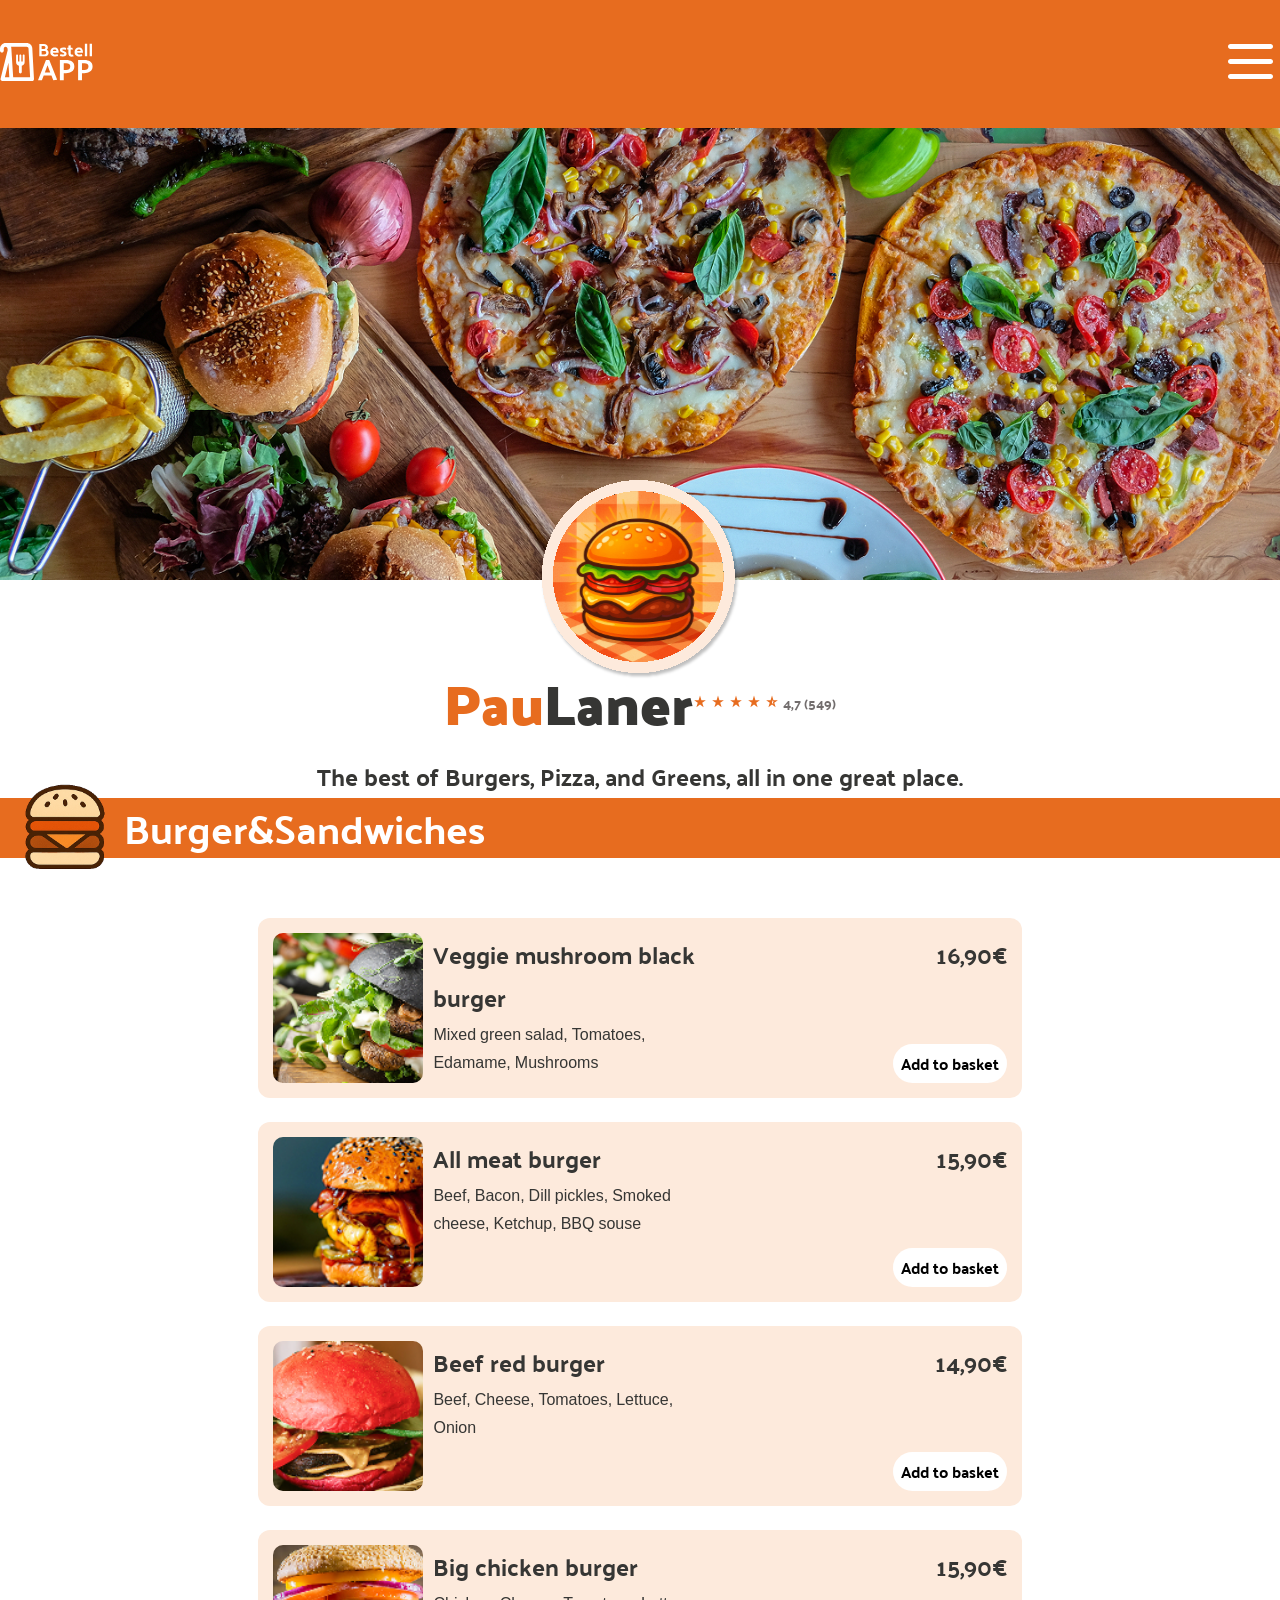
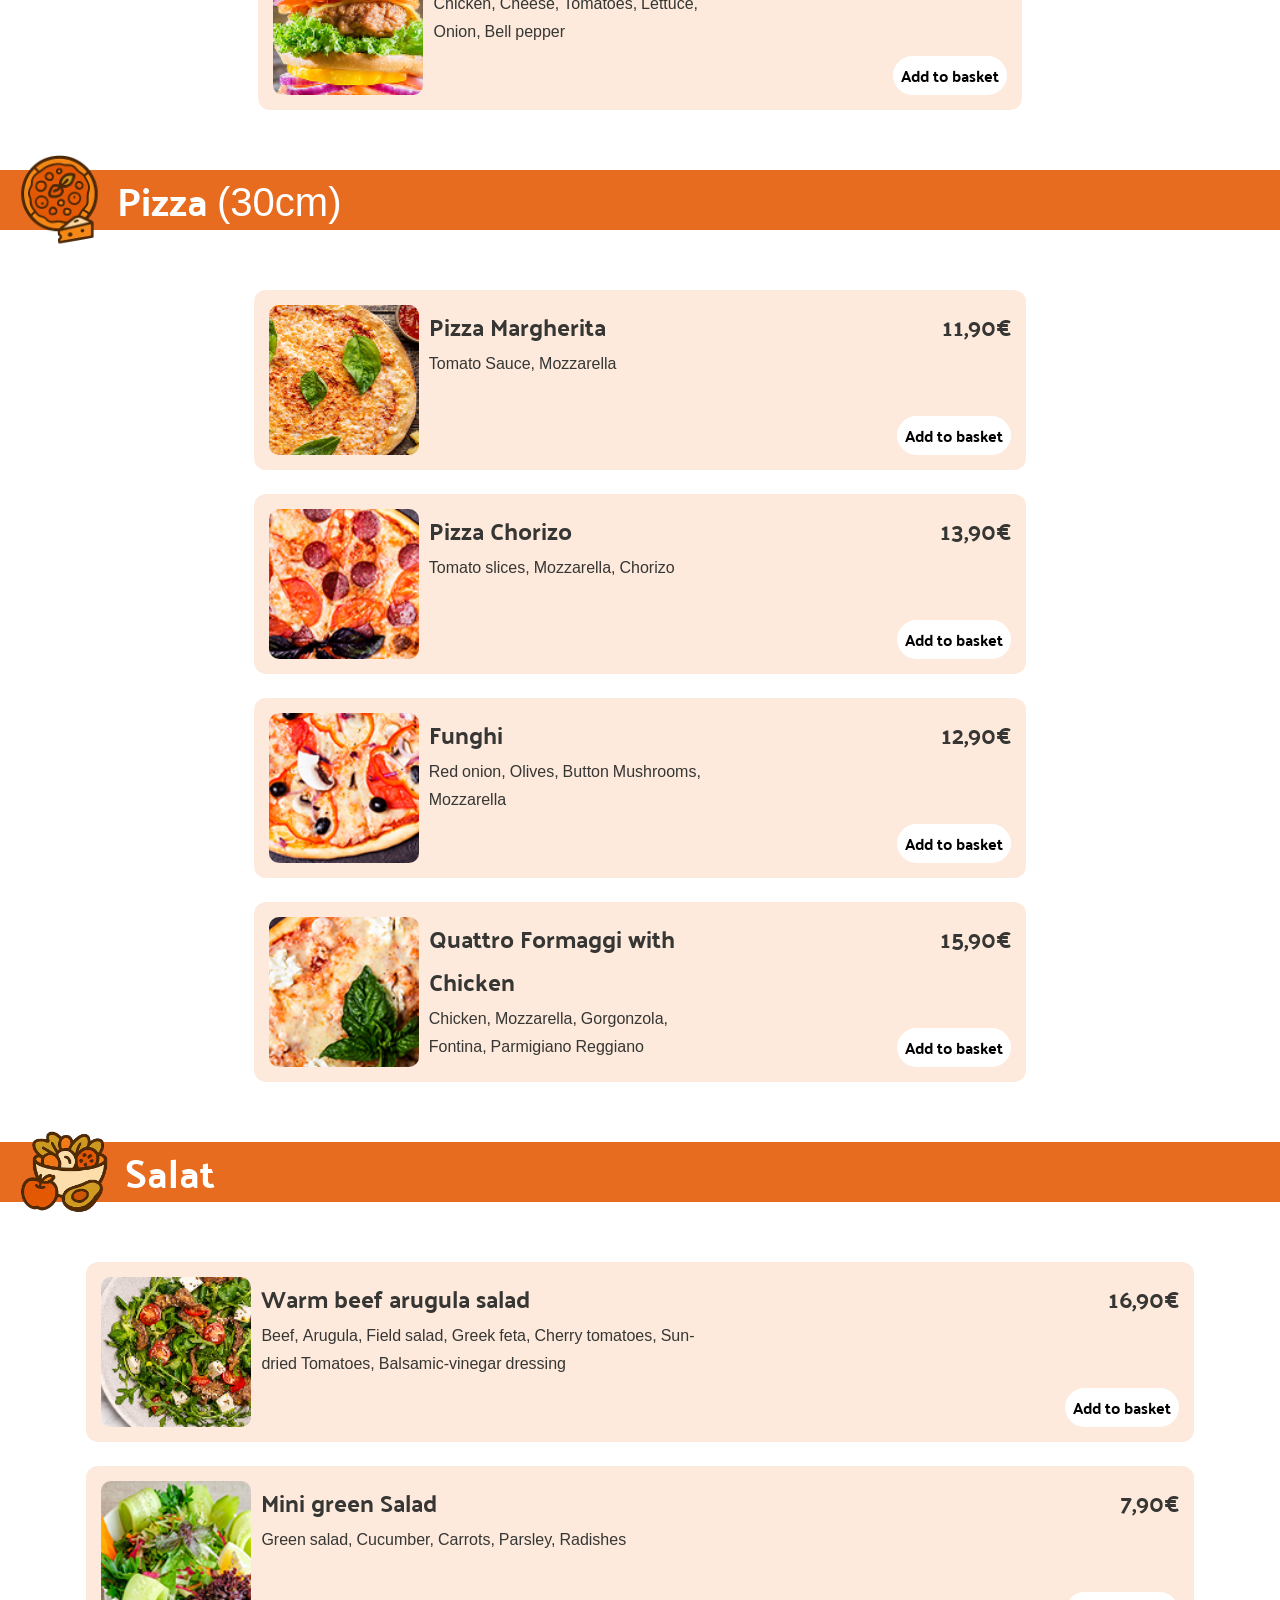
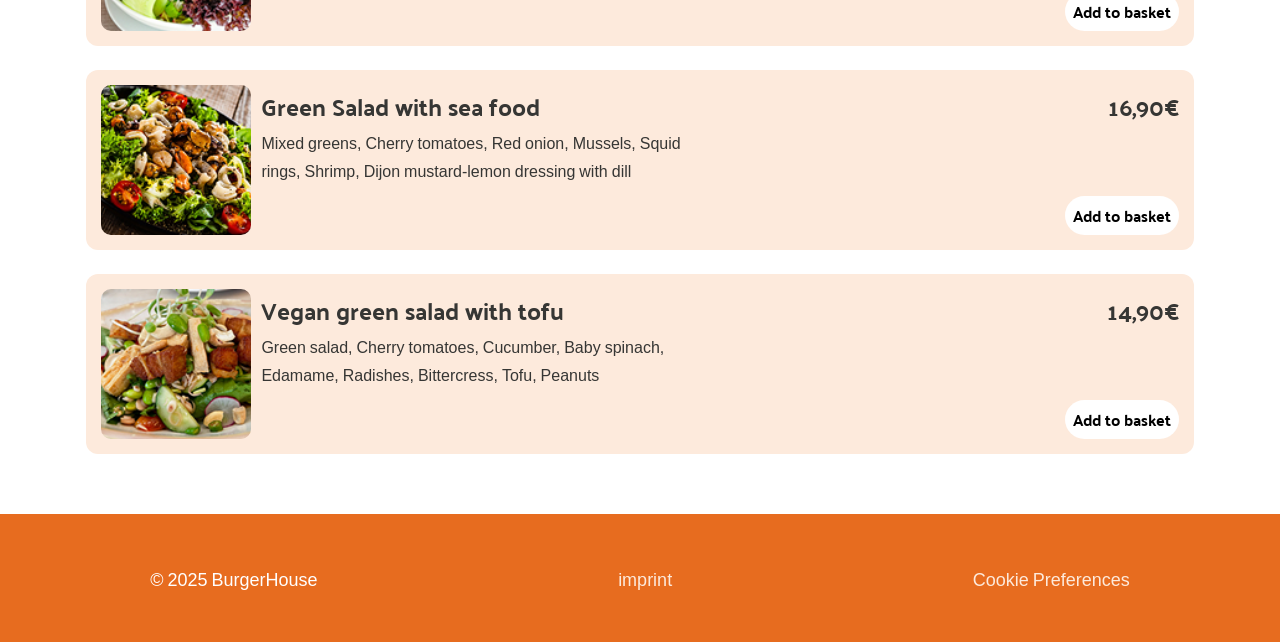
==== index.html @ 43c4168d "add media querie max-width: 400px" ====
<!DOCTYPE html>
<html lang="de">

<head>
    <meta charset="UTF-8">
    <meta name="viewport" content="width=device-width, initial-scale=1.0">
    <title>Bestell-App</title>
    <link rel="icon" href="./assets/icons/fav-icon.svg" type="image/x-icon" />
    <link rel="stylesheet" href="style.css">
    <link rel="stylesheet" href="./styles/standart.css">
    <link rel="stylesheet" href="./styles/assets.css">
    <link rel="stylesheet" href="./styles/fonts.css">
    <link rel="stylesheet" href="./styles/basket.css">
    <link rel="stylesheet" href="./styles/dialog.css">
    <link rel="stylesheet" href="./styles/responsive.css">
    <script src="./scripts/db.js" defer></script>
    <script src="./scripts/template.js" defer></script>
    <script src="script.js" defer></script>
    <!-- <link rel="preload" href="./assets/fonts/palaquin.woff2" as="font" type="font/woff2" crossorigin>
    <link rel="preload" href="./assets/fonts/palaquin_400.woff2" as="font" type="font/woff2" crossorigin>
    <link rel="preload" href="./assets/fonts/palaquin_dark.woff2" as="font" type="font/woff2" crossorigin> -->
</head>

<body onload="init()">
    <header class="page-header">
        <section class="header-content content-wrapper">
            <div id="home">
                <img src="./assets/img/main-logo.svg" alt="Logo">
            </div>
            <div>
                <button class="hamburger-menu-btn"><img src="./assets/img/hamburger-menu.svg" alt="Menü"></button>
            </div>
        </section>
    </header>

    <main>

        <section class="hero-section">
            <div class="hero-image-content content-wrapper">
                <img class="hero-img" src="./assets/img/hero.jpg" alt="hero-image">
                <img class="burger-img" src="./assets/img/burger-logo.svg" alt="Burger Image">
            </div>
            <div class="hero-headline-section">
                <h1>
                    <span class="hero-headline">Pau</span>Laner
                </h1>
                <span class="rate">
                    <img src="./assets/icons/star_rate.svg" alt="rate">
                    <img src="./assets/icons/star_rate.svg" alt="rate">
                    <img src="./assets/icons/star_rate.svg" alt="rate">
                    <img src="./assets/icons/star_rate.svg" alt="rate">
                    <img src="./assets/icons/fith_star.svg" alt="rate">
                    <span>4,7 (549)</span>
                </span>
            </div>
            <h3 class="headline-description">The best of Burgers, Pizza, and Greens, all in one great place.</h3>
        </section>

        <section class="splitt_view_container"> <!--ContentWrapper-->

            <section id="product_list" class="product-list">

                <section class="food-container" id="burger-section">
                    <div class="category-banner burger-mobile-banner">
                        <div class="seperator-content content-wrapper">
                            <img src="./assets/img/burger_seperator.svg" alt="Burger">
                            <h2>Burger&Sandwiches</h2>
                        </div>
                    </div>
                    <div class="food-list content-wrapper" id="burger-list"></div>
                </section>

                <section class="food-container" id="pizza-section">
                    <div class="category-banner">
                        <div class="seperator-content content-wrapper">
                            <img src="./assets/img/pizza_seperator.svg" alt="Burger">
                            <h2>Pizza <span>(30cm)</span></h2>

                        </div>
                    </div>
                    <div class="food-list content-wrapper" id="pizza-list"></div>
                </section>

                <section class="food-container" id="salat-section">
                    <div class="category-banner">
                        <div class="seperator-content content-wrapper">
                            <img src="./assets/img/salat_seperator.svg" alt="Burger">
                            <h2>Salat</h2>
                        </div>
                    </div>
                    <div class="food-list content-wrapper" id="salat-list"></div>
                </section>

            </section>

            <aside id="basket-modal" class="d_none basket-container ">
                <section class="basket-wrapper">
                    <div class="basket">
                        <h2 class="basket-headline">Warenkorb</h2>

                        <div id="empty-basket" class="empty-basket d_none">
                            <p>Nothing here yet.</p>
                            <p>Go ahead and choose something</p>
                            <p>delicious!</p>
                            <div>
                                <img src="./assets/img/shopping_cart_white.png" alt="empty basket">
                            </div>
                        </div>

                        <div id="basket-list"></div>

                        <div id="totals" class="totals">
                            <div class="basket-text">
                                <p>Zwischensumme:</p>
                                <p class="calculated-price" id="subtotal"></p>
                            </div>
                            <div class="basket-text border">
                                <p>Lieferkosten:</p>
                                <p class="calculated-price">3,00 €</p>
                            </div>
                            <div>
                                <div class="basket-text">
                                    <p class="bold">Gesamt:</p>
                                    <p class="calculated-price bold" id="total"></p>
                                </div>
                                <button onclick="placeOrder()" id="order" class="order-btn"></button>
                            </div>
                        </div>

                    </div>
                </section>
            </aside>

        </section>

        <div class="dialog-wrapper">
            <dialog id="dialog">
                <div class="overlay">
                    <div class="x-btn-container">
                        <button onclick="closeDialog()"><img src="./assets/icons/close.svg" alt="close dialog"></button>
                    </div>
                    <section class="dialog-section">

                        <div class="order-dialog">
                            <img src="./assets/img/purcheOrder.svg" alt="DeliverCar">
                            <h2>Bestellung bestätigt!</h2>
                            <p>Ihr Essen ist unterwegs!</p>
                        </div>
                    </section>
                </div>
            </dialog>
        </div>

    </main>

    <footer class="page-footer">
        <section class="page-footer-content">
            <p>© 2025 BurgerHouse</p>
            <a href="#">imprint</a>
            <a href="#">Cookie Preferences</a>

        </section>
    </footer>

    <nav class="nav-bar">
        <div class="nav-bar-styling">
            <a href="#"><img src="./assets/icons/home.svg" alt="home-icon"></a>
            <img src="./assets/icons/Profile.svg" alt="profile icon">
            <img src="./assets/icons/orders.svg" alt="orders-icon">
            <div class="icon-wrapper">
                <button onclick="openMobileBasket()"><img src="./assets/icons/basket.svg" alt="basket-icon"></button>
                <span id="mobile-basket-count" class="count-cart">0</span>
            </div>
        </div>
    </nav>

</body>

</html>

<!-- amount = Menge -->
---- style.css ----
.d_none {
    display: none !important;
}

body {
    overflow-x: hidden;
}

/* padding: 0px max(calc(50% - 720px), 20px); */

.page-header {
    background-color: #E76C1F;
}

.content-wrapper {
    margin: 0px auto;
    max-width: 1440px;
    position: relative;
}

.header-content {
    display: flex;
    align-items: center;
    justify-content: space-between;
    height: 128px;
}

.hero-section {
    width: 100%;
}

.hero-image-content {
    display: flex;
    flex-direction: column;
    align-items: center;
    justify-content: flex-end;
    height: auto;
    position: relative;
    /* Dies ist der neue Ankerpunkt für .burger-img */
}

.hero-img {
    width: 100%;
    height: auto;
    object-fit: cover;
    display: block;
    position: relative;
}

.burger-img {
    position: absolute;
    /* Höhe und Breite sind gut */
    height: 200px;
    width: 200px;
    object-fit: cover;
    z-index: 10;
    /* Optional: Um sicherzugehen, dass es über dem Hero-Bild liegt */

    /* POSITIONIERUNG: */
    left: 50%;
    /* Positioniert die linke Kante des Logos in der Mitte des Containers */
    transform: translateX(-50%);
    /* Verschiebt das Logo um 50% seiner eigenen Breite nach links, um es perfekt zu zentrieren */
    bottom: -100px;
}

.hero-headline-section {
    margin-top: 72px;
    display: flex;
    align-items: center;
    justify-content: center;
}

h1 {
    text-align: center;
    font-size: 56px;
    font-family: 'Palanquin Dark', sans-serif;
    color: #363634;
}

.hero-headline {
    color: #E76C1F;
    font-weight: bold;
}

.rate span {
    color: #726D6D;
    font-weight: normal;
    font-size: 14px;
    font-family: 'Palanquin', sans-serif;
    font-weight: bold;
}

.rate img {
    width: 14px;
}

.headline-description {
    text-align: center;
    font-family: 'Palanquin', sans-serif;
    font-weight: 700;
    color: #363634;
    font-size: 24px;
}

.splitt_view_container {
    display: flex;
    justify-content: space-between;
    /* Verteilt Liste und Korb */
    align-items: flex-start;
    flex-direction: row;
    position: relative;
    z-index: 1;
    width: 100%;
}

.product-list {
    font-family: 'Palanquin', sans-serif;
    font-weight: 400;
    display: flex;
    flex-direction: column;
    justify-content: center;
    color: #363634;
    font-size: 24px;
    position: relative;
    z-index: 1;
    width: 100%;
}

.food-container {
    display: flex;
    justify-content: center;
    flex-direction: column;
    position: relative;
    z-index: 1;
}

.category-banner {
    height: 60px;
    width: 100%;
    display: flex;
    align-items: center;
    position: relative;
    z-index: 1;
    background-color: #e76c1f;
}

/* .category-banner::before{
    content: "";
    position: absolute;
    top: 0;
    bottom: 0;
    left: -50%;
    right: -50%;
    background-color: #e76c1f;
    z-index: -1;  
} */

.seperator-content {
    display: flex;
    align-items: center;
    gap: 16px;
    width: 100%;
    /* Nutzt die vollen 1440px des Wrappers */
    padding: 0 20px;
    /* Gleiches Padding wie im Header/Rest der Seite! */
    color: white;
}

.seperator-content h2 {
    font-weight: bold;
    font-size: 40px;
}

.seperator-content span {
    font-weight: normal;
}

.seperator-content p {
    font-size: 40px;
}

.seperator-content img {
    height: 91px;
}

.food-list {
    display: flex;
    flex-direction: column;
    margin-top: 40px;
    margin-bottom: 40px;
    gap: 24px;
    padding: 20px;
}

.dish-headline {
    font-size: 24px;
}

.dish-card {
    display: flex;
    flex-direction: row;
    background-color: #fdeadc;
    border-radius: 12px;
    gap: 10px;
    padding: 15px;
    align-items: stretch;
}

.dish-image {
    width: 150px;
    height: 150px;
    object-fit: cover;
    border-radius: 10px;
}

.dish-information-container {
    display: flex;
    flex-direction: column;
    width: 100%;
}

.dish-information-container h3 {
    text-align: left;
}

.dish-description {
    font-family: 'Palanquin', sans-serif;
    font-size: 16px;
    font-weight: 400;
}

.dish-price {
    display: flex;
    flex-direction: column;
    justify-content: space-between;
    align-items: flex-end;
    font-weight: 700;
    width: 100%;
}

.dish-price p {
    text-align: right;
}

.page-footer {
    background-color: #E76C1F;
}

.page-footer-content {
    display: flex;
    align-items: center;
    justify-content: space-around;
    height: 128px;
    font-family: 'Palanquin', sans-serif;
    font-weight: 400;
    font-size: 18px;
    color: white;
    max-width: 1440px;
    margin: 0 auto;
}

.page-footer-content a {
    color: #FDEADC;
}

footer {
    width: 100%;
}

.nav-bar {
    display: none;
}
---- styles/standart.css ----
* {
    margin: 0;
    box-sizing: border-box;
    padding: 0;
    margin-block-start: 0;
    margin-block-end: 0;
    scroll-behavior: smooth;
}

a {
    text-decoration: none;
}

button {
    cursor: pointer;
    background: none;
    margin: 0;
    padding: 0;
}

span {
    text-transform: none;
}
---- styles/assets.css ----
/* Für Buttons */

button {
    padding-block: 0;
    padding-inline: 0;
    border-width: 0;
    outline: none;
}

.hamburger-menu-btn {
    background: none;
    border: none;
    outline: none;
}

.add-btn {
    padding: 5px 8px;
    border-radius: 20px;
    background-color: white;
    font-size: 16px;
    font-family: 'Palanquin', sans-serif;
    font-weight: 400;
    font-weight: bold;
}

.added-badge{
    padding: 5px 8px;
    border-radius: 20px;
    background-color: white;
    font-size: 16px;
    font-family: 'Palanquin', sans-serif;
    font-weight: 400;
    font-weight: bold;
    color: #E76E26;
}
---- styles/fonts.css ----
@font-face {
  font-family: 'Palanquin';
  font-style: normal;
  font-weight: 100;
  font-display: swap;
  src: url(../assets/fonts/palaquin_100.woff2) format('woff2');
  unicode-range: U+0000-00FF, U+0131, U+0152-0153, U+02BB-02BC, U+02C6, U+02DA, U+02DC, U+0304, U+0308, U+0329, U+2000-206F, U+20AC, U+2122, U+2191, U+2193, U+2212, U+2215, U+FEFF, U+FFFD;
}

@font-face {
  font-family: 'Palanquin';
  font-style: normal;
  font-weight: 400;
  font-display: swap;
  src: url(../assets/fonts/palaquin_400.woff2) format('woff2');
  unicode-range: U+0000-00FF, U+0131, U+0152-0153, U+02BB-02BC, U+02C6, U+02DA, U+02DC, U+0304, U+0308, U+0329, U+2000-206F, U+20AC, U+2122, U+2191, U+2193, U+2212, U+2215, U+FEFF, U+FFFD;
}

@font-face {
  font-family: 'Palanquin';
  font-style: normal;
  font-weight: 700;
  font-display: swap;
  src: url(../assets/fonts/palaquin.woff2) format('woff2');
  unicode-range: U+0000-00FF, U+0131, U+0152-0153, U+02BB-02BC, U+02C6, U+02DA, U+02DC, U+0304, U+0308, U+0329, U+2000-206F, U+20AC, U+2122, U+2191, U+2193, U+2212, U+2215, U+FEFF, U+FFFD;
}

@font-face {
  font-family: 'Palanquin Dark';
  font-style: normal;
  font-weight: 700;
  font-display: swap;
  src: url(../assets/fonts/palaquin_dark.woff2) format('woff2');
  unicode-range: U+0000-00FF, U+0131, U+0152-0153, U+02BB-02BC, U+02C6, U+02DA, U+02DC, U+0304, U+0308, U+0329, U+2000-206F, U+20AC, U+2122, U+2191, U+2193, U+2212, U+2215, U+FEFF, U+FFFD;
}
---- styles/basket.css ----
.basket-container {
    width: 435px;
    position: sticky;
    right: 0;
    top: 0;
    bottom: 0;
    z-index: 10;
}

.basket-wrapper {
    position: relative;
    display: flex;
    flex-direction: column;
    top: 0;
    border-radius: 32px 0 0 32px;
    background-color: #363534;
    padding: 16px;
    width: 100%;
    height: 745px;
}

.basket {
    display: flex;
    flex-direction: column;
    justify-content: space-between;
    height: 700px;
    width: 400px;
    top: 0;
    background-color: #363534;
    color: white;
    padding: 0 16px 16px 24px;
    border-radius: 30px 0 0 30px;
    font-family: 'Palanquin', sans-serif;
    font-weight: 400;
    font-size: 20px;
}

#basket-list {
    display: flex;
    flex-direction: column;
    width: 100%;
    flex: 1;
    overflow-y: auto;
    scrollbar-width: thin;
    scrollbar-color: rgba(255, 255, 255, .35) rgba(0, 0, 0, .15);
}

.basket-headline {
    font-size: 32px;
    font-weight: bold;
    text-align: center;
    padding-top: 8px;
    padding-bottom: 24px;
    color: #FDEADC;
}

.empty-basket {
    display: flex;
    justify-content: space-between;
    align-items: center;
    flex-direction: column;
}

.empty-basket div {
    padding-top: 64px;
}

.basket-item {
    display: flex;
    flex-direction: column;
    width: 100%;
    background-color: #FDEADC;
    margin-bottom: 16px;
    padding: 18px;
    border-radius: 24px;
    color: #363534;
    font-weight: bold;
    justify-content: center;
}

.basket-item-details {
    display: flex;
    align-items: center;
    justify-content: space-between;

}

.basket-item-details h3 {
    font-size: 20px;
}

.basket-controls {
    display: flex;
    justify-content: space-between;
    align-items: center;
}

.basket-controls h3 {
    font-size: 24px;
}

.basket-counter {
    display: flex;
    align-items: center;
    gap: 8px;
}

.control-btn {
    display: flex;
    justify-content: center;
    font-size: 24px;
    font-family: 'Palanquin', sans-serif;
    padding: 0;
    align-items: flex-end;
}

.trash-icon img {
    height: 20px;
    width: 20px;
}

.amount-display {
    text-align: center;
    line-height: 30px;
}

.totals {
    font-size: 20px;
    font-family: 'Palanquin', sans-serif;
}

.basket-text {
    display: flex;
    justify-content: space-between;
}

.bold {
    font-weight: bold;
}

.calculated-price p {
    text-align: right;
}

.border {
    border-bottom: 2px solid white;
}

.order-btn {
    margin-top: 8px;
    color: white;
    background-color: #E76C1F;
    font-family: 'Palanquin', sans-serif;
    font-weight: 700;
    border-radius: 16px;
    font-size: 32px;
    width: 100%;
}
---- styles/dialog.css ----
.dialog-wrapper {
    display: flex;
    justify-content: center;
    align-items: center;
    width: 100%;
    position: fixed;
    top: 50%;
}

dialog {
    margin: auto;
    padding: 0;
    border: none;
    border-radius: 32px;
    background: transparent;
    overflow-y: hidden;
}

dialog::backdrop {
    background-color: rgba(0, 0, 0, 0.5);
    backdrop-filter: blur(2px);
}

.overlay {
    display: flex;
    justify-content: center;
    flex-direction: column;
    border: none;
    border-radius: 32px;
    padding: 24px;
    background-color: #363534;
    font-family: 'Palanquin', sans-serif;
    font-weight: 700;
    color: #FDEADC;
    animation: slideIn 0.3s ease-out;

}

dialog h2 {
    font-size: 40px;
    font-weight: bold;
}

dialog p {
    font-size: 32px;
}

.x-btn-container {
    display: flex;
    justify-content: flex-end;
    align-items: flex-end;
}

.x-btn-container button {
    color: white;
}

.dialog-section {
    display: flex;
    justify-content: center;
    align-items: center;
    height: 300px;
    width: 440px;
}

.order-dialog {
    display: flex;
    flex-direction: column;
    justify-content: center;
    align-items: center;
}

@keyframes slideIn {
    from {
        transform: translateY(50px);
        opacity: 0;
    }

    to {
        transform: translateY(0);
        opacity: 1;
    }
}
---- styles/responsive.css ----
@media(max-width:1200px) {

    .mobile-add-btn-container {
        display: flex;
        flex-direction: column;
        /* width: 100px; */
        gap: 8px;
    }

    .added-badge{
        text-align: center;
    }
}


@media(max-width: 1024px) {

    .header-content {
        padding-right: 20px;
        padding-left: 20px;
    }

    .content-wrapper {
        margin: 0;
    }

    .dish-card {
        width: 100%;
    }

    .header-content {
        padding-right: 24px;
        padding-left: 24px;
    }

    .dish-headline {
        font-size: 22px;
    }

    .dish-price {
        width: 38%;
    }

    .mobile-add-btn-container {
        display: flex;
        flex-direction: column;
        gap: 8px;
    }

    .food-list {
        margin: 24px 8px;
    }

    .food-list-container {
        padding-left: 20px;
        padding-right: 20px;
    }
}

@media(max-width: 900px) {

    .hero-headline-section {
        flex-direction: column;
    }

    h1 {
        font-size: 48px;
    }

    .seperator-content h2 {
        font-size: 32px;
    }

    .seperator-content p {
        font-size: 32px;
    }

    .splitt_view_container {
        display: flex;
        max-width: 100%;
        justify-content: center;
    }

    .seperator-content {
        justify-content: flex-start;
        color: white;
    }

    .category-banner {
        padding-right: 24px;
        padding-left: 24px;
    }

    .category-banner::before {
        display: none;
    }

    .product-list {
        padding: 0;
    }

    .dish-price {
        justify-content: flex-start;
        width: 38%;
    }

    .dish-price p {
        font-size: 22px;
    }

    .mobile-add-btn-container {
        display: flex;
        flex-direction: column-reverse;
        gap: 8px;
    }

    .add-btn {
        padding: 4px;
    }

    .nav-bar {
        display: flex !important;
        align-items: center;
        position: sticky;
        bottom: 0;
        left: 0;
        right: 0;
        padding: 16px;
        width: 100%;
        height: 78px;
        background-color: #363534;
        border-radius: 0 0 16px 16px;
        z-index: 1000;
        box-shadow: 0 -2px 10px rgba(0, 0, 0, 0.3);
    }

    .nav-bar-styling {
        display: flex;
        align-items: center;
        justify-content: space-around;
        width: 100%;
        height: 100%;
    }

    .icon-wrapper {
        font-size: 12px;
        margin-top: 4px;
        color: #FDEADC;
        font-weight: bold;
    }

    .count-cart {
        background-color: #e76c1f;
        height: 16px;
        min-width: 16px;
        border-radius: 50%;
        padding: 3px;
    }

    /* basket */

    .basket-container {
        position: fixed;
        justify-content: center;
        border-radius: 16px;
        top: 15%;
        left: 15%;
    }

    .basket-wrapper {
        border-radius: 16px;
        justify-content: center;
    }
}

@media(max-width: 732px) {

    .dish-headline {
        width: 100%;
    }

    .burger-mobile-banner {
        margin-top: 64px;
    }

    .category-banner {
        justify-content: center;
        align-items: center;
        padding-bottom: 48px;
        padding-top: 24px;
    }

    .seperator-content {
        width: 375px;
        flex-direction: column;
        gap: 0;
        padding: 0;
    }

    .seperator-content h2 {
        font-size: 30px;
    }

    .seperator-content img {
        height: 60px;
        width: 58px;
    }

    .dish-card {
        display: flex;
        flex-direction: column;
        justify-content: center;
        align-items: center;
    }

    .dish-image-container {
        margin-right: 0;
    }

    .dish-card {
        justify-content: center;
    }

    .dish-image {
        height: 95px;
        width: 315px;
        object-fit: cover;
        object-position: 100% 70%;
    }

    .dish-information-container h3 {
        text-align: center;
    }

    .dish-description {
        text-align: center;
    }

    .dish-price {
        justify-content: space-between;
        display: flex;
        flex-direction: row;
        width: 100%;
    }

    .mobile-add-btn-container{
        flex-direction: row-reverse;
        width: 200px;
    }

    .basket-container {
        z-index: 100;
    }

    .page-footer-content {
        flex-direction: column;
    }
}

@media(max-width:400px){
    .dish-image{
        width: unset;
    }

    .basket-container{
        left: unset;
        right: unset;
        /* hier noch bearbeiten */
    }
}
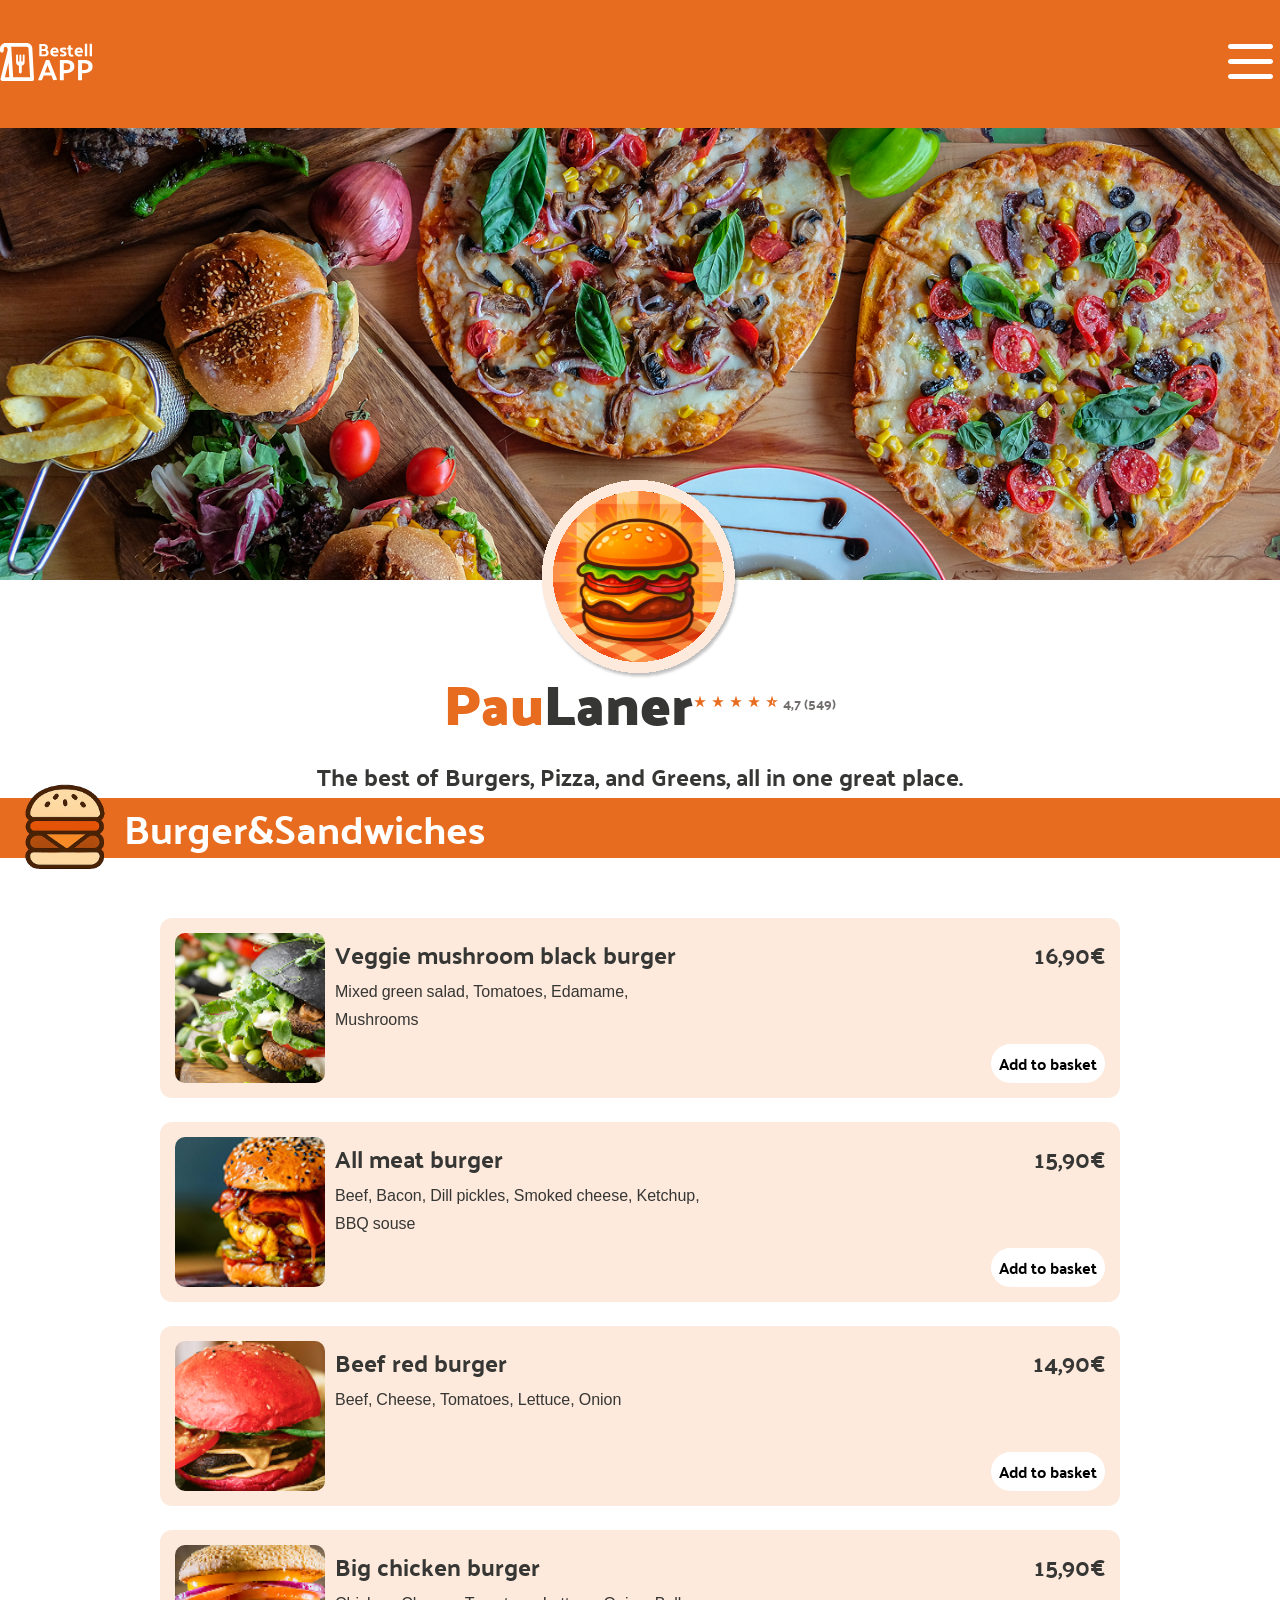
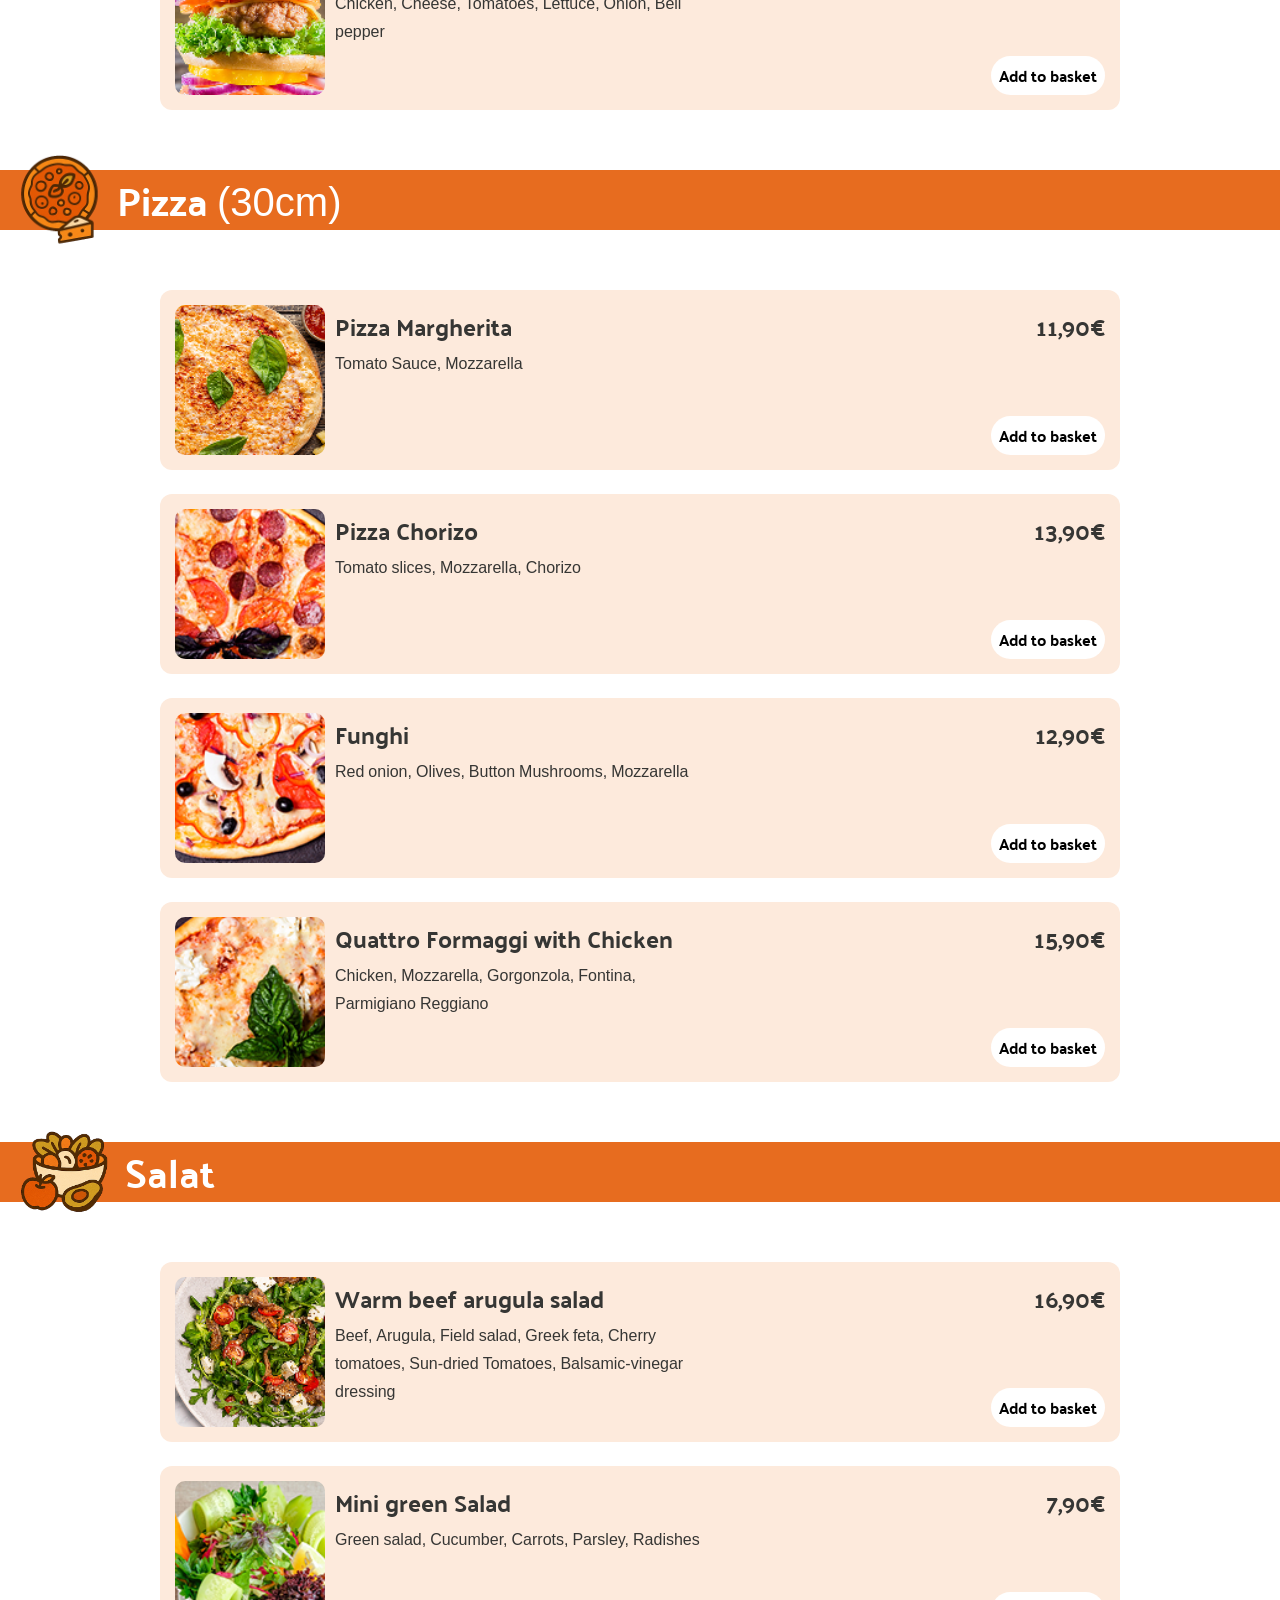
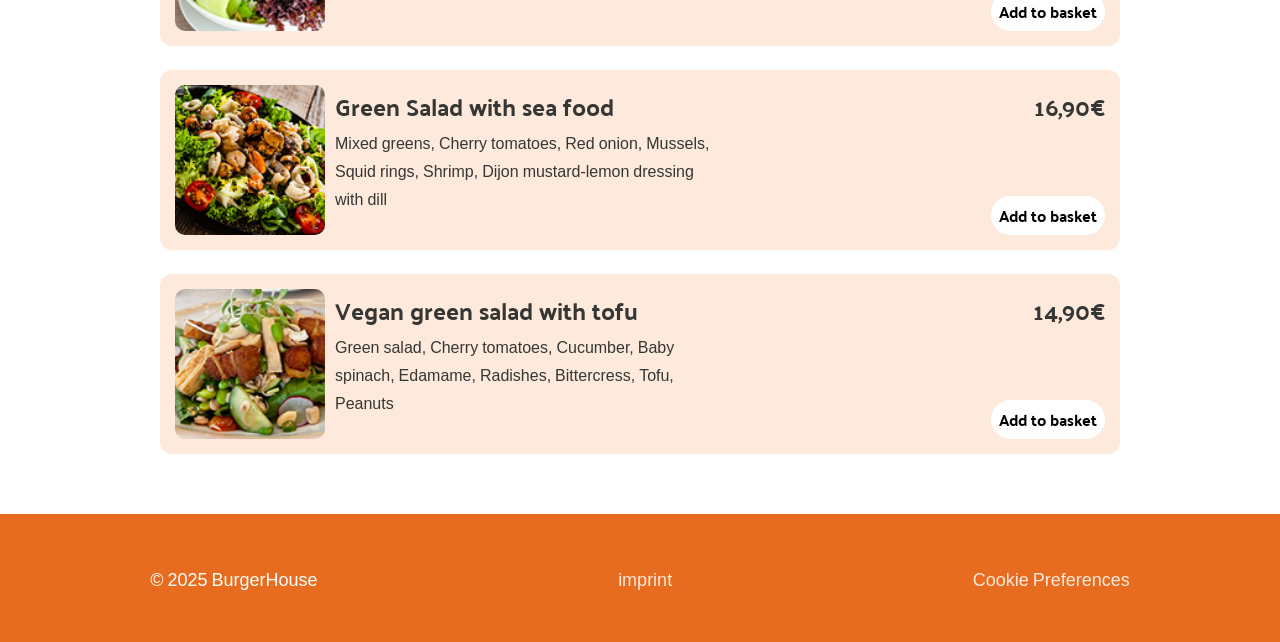
==== commit 41e3625a: "next savepoint" ====
--- a/index.html
+++ b/index.html
@@ -56,7 +56,7 @@
             <h3 class="headline-description">The best of Burgers, Pizza, and Greens, all in one great place.</h3>
         </section>
 
-        <section class="splitt_view_container"> <!--ContentWrapper-->
+        <section class="splitt_view_container">
 
             <section id="product_list" class="product-list">
 
@@ -93,42 +93,36 @@
 
             </section>
 
-            <aside id="basket-modal" class="d_none basket-container ">
-                <section class="basket-wrapper">
-                    <div class="basket">
-                        <h2 class="basket-headline">Warenkorb</h2>
+            <aside id="basket-modal" class="basket d_none">
+                <h2 class="basket-headline">Warenkorb</h2>
 
-                        <div id="empty-basket" class="empty-basket d_none">
-                            <p>Nothing here yet.</p>
-                            <p>Go ahead and choose something</p>
-                            <p>delicious!</p>
-                            <div>
-                                <img src="./assets/img/shopping_cart_white.png" alt="empty basket">
-                            </div>
+                <div id="empty-basket" class="empty-basket d_none">
+                    <p>Nothing here yet.</p>
+                    <p>Go ahead and choose something delicious!</p>
+                    <div class="empty-basket-img">
+                        <img src="./assets/img/shopping_cart_white.png" alt="empty basket">
+                    </div>
+                </div>
+
+                <div id="basket-list"></div>
+
+                <div id="totals" class="totals">
+                    <div class="basket-text">
+                        <p>Zwischensumme:</p>
+                        <p class="calculated-price" id="subtotal"></p>
+                    </div>
+                    <div class="basket-text border">
+                        <p>Lieferkosten:</p>
+                        <p class="calculated-price">3,00 €</p>
+                    </div>
+                    <div class="basket-total-section">
+                        <div class="basket-text">
+                            <p class="bold">Gesamt:</p>
+                            <p class="calculated-price bold" id="total"></p>
                         </div>
-
-                        <div id="basket-list"></div>
-
-                        <div id="totals" class="totals">
-                            <div class="basket-text">
-                                <p>Zwischensumme:</p>
-                                <p class="calculated-price" id="subtotal"></p>
-                            </div>
-                            <div class="basket-text border">
-                                <p>Lieferkosten:</p>
-                                <p class="calculated-price">3,00 €</p>
-                            </div>
-                            <div>
-                                <div class="basket-text">
-                                    <p class="bold">Gesamt:</p>
-                                    <p class="calculated-price bold" id="total"></p>
-                                </div>
-                                <button onclick="placeOrder()" id="order" class="order-btn"></button>
-                            </div>
-                        </div>
-
+                        <button onclick="placeOrder()" id="order" class="order-btn"></button>
                     </div>
-                </section>
+                </div>
             </aside>
 
         </section>
@@ -139,8 +133,8 @@
                     <div class="x-btn-container">
                         <button onclick="closeDialog()"><img src="./assets/icons/close.svg" alt="close dialog"></button>
                     </div>
+
                     <section class="dialog-section">
-
                         <div class="order-dialog">
                             <img src="./assets/img/purcheOrder.svg" alt="DeliverCar">
                             <h2>Bestellung bestätigt!</h2>
--- a/style.css
+++ b/style.css
@@ -16,6 +16,7 @@
     margin: 0px auto;
     max-width: 1440px;
     position: relative;
+    z-index: 1;
 }
 
 .header-content {
@@ -106,7 +107,6 @@
 .splitt_view_container {
     display: flex;
     justify-content: space-between;
-    /* Verteilt Liste und Korb */
     align-items: flex-start;
     flex-direction: row;
     position: relative;
@@ -145,25 +145,12 @@
     background-color: #e76c1f;
 }
 
-/* .category-banner::before{
-    content: "";
-    position: absolute;
-    top: 0;
-    bottom: 0;
-    left: -50%;
-    right: -50%;
-    background-color: #e76c1f;
-    z-index: -1;  
-} */
-
 .seperator-content {
     display: flex;
     align-items: center;
     gap: 16px;
     width: 100%;
-    /* Nutzt die vollen 1440px des Wrappers */
     padding: 0 20px;
-    /* Gleiches Padding wie im Header/Rest der Seite! */
     color: white;
 }
 
@@ -187,17 +174,19 @@
 .food-list {
     display: flex;
     flex-direction: column;
+    width: 100%;
     margin-top: 40px;
     margin-bottom: 40px;
     gap: 24px;
     padding: 20px;
+    max-width: 1000px;
 }
 
 .dish-headline {
     font-size: 24px;
 }
 
-.dish-card {
+.dish-cart {
     display: flex;
     flex-direction: row;
     background-color: #fdeadc;
--- a/styles/basket.css
+++ b/styles/basket.css
@@ -1,31 +1,23 @@
-.basket-container {
-    width: 435px;
-    position: sticky;
-    right: 0;
-    top: 0;
-    bottom: 0;
-    z-index: 10;
-}
-
+/*
 .basket-wrapper {
     position: relative;
     display: flex;
     flex-direction: column;
-    top: 0;
+    top: 0; 
     border-radius: 32px 0 0 32px;
     background-color: #363534;
     padding: 16px;
-    width: 100%;
-    height: 745px;
-}
+}*/
 
 .basket {
     display: flex;
     flex-direction: column;
     justify-content: space-between;
-    height: 700px;
-    width: 400px;
+    position: sticky;
+    right: 0;
     top: 0;
+    height: 745px;
+    width: 435px;
     background-color: #363534;
     color: white;
     padding: 0 16px 16px 24px;
@@ -33,12 +25,13 @@
     font-family: 'Palanquin', sans-serif;
     font-weight: 400;
     font-size: 20px;
+    z-index: 100;
 }
 
 #basket-list {
     display: flex;
     flex-direction: column;
-    width: 100%;
+    
     flex: 1;
     overflow-y: auto;
     scrollbar-width: thin;
@@ -153,6 +146,6 @@
     font-family: 'Palanquin', sans-serif;
     font-weight: 700;
     border-radius: 16px;
-    font-size: 32px;
+    font-size: 30px;
     width: 100%;
 }
--- a/styles/dialog.css
+++ b/styles/dialog.css
@@ -33,7 +33,6 @@
     font-weight: 700;
     color: #FDEADC;
     animation: slideIn 0.3s ease-out;
-
 }
 
 dialog h2 {
@@ -80,4 +79,25 @@
         transform: translateY(0);
         opacity: 1;
     }
+}
+
+@media(max-width: 500px) {
+
+    .dialog-wrapper {
+        z-index: 100;
+        width: 300px;
+    }
+
+    .dialog-section {
+        width: 100%;
+    }
+
+    .order-dialog h2{
+        font-size: 24px;
+    }
+
+    .order-dialog p {
+        font-size: 16px;
+    }
+
 }
--- a/styles/responsive.css
+++ b/styles/responsive.css
@@ -7,7 +7,7 @@
         gap: 8px;
     }
 
-    .added-badge{
+    .added-badge {
         text-align: center;
     }
 }
@@ -24,7 +24,7 @@
         margin: 0;
     }
 
-    .dish-card {
+    .dish-cart {
         width: 100%;
     }
 
@@ -49,6 +49,7 @@
 
     .food-list {
         margin: 24px 8px;
+        width: unset;
     }
 
     .food-list-container {
@@ -159,17 +160,13 @@
 
     /* basket */
 
-    .basket-container {
+    .basket {
         position: fixed;
         justify-content: center;
         border-radius: 16px;
-        top: 15%;
-        left: 15%;
-    }
-
-    .basket-wrapper {
-        border-radius: 16px;
-        justify-content: center;
+        top: 20%;
+        left: 25%;
+        right: 25%;
     }
 }
 
@@ -206,7 +203,7 @@
         width: 58px;
     }
 
-    .dish-card {
+    .dish-cart {
         display: flex;
         flex-direction: column;
         justify-content: center;
@@ -217,7 +214,7 @@
         margin-right: 0;
     }
 
-    .dish-card {
+    .dish-cart {
         justify-content: center;
     }
 
@@ -243,28 +240,91 @@
         width: 100%;
     }
 
-    .mobile-add-btn-container{
+    .mobile-add-btn-container {
         flex-direction: row-reverse;
         width: 200px;
     }
 
-    .basket-container {
+    .basket {
         z-index: 100;
     }
 
     .page-footer-content {
         flex-direction: column;
     }
-}
-
-@media(max-width:400px){
-    .dish-image{
+
+    .basket {
+        top: 20%;
+        left: 15%;
+        right: 27%;
+    }
+}
+
+@media(max-width:500px) {
+    .dish-image {
         width: unset;
     }
 
-    .basket-container{
+    .dish-price{
+        flex-direction: column-reverse;
+        justify-content: center;
+        align-items: center;
+    }
+
+    .dish-price p{
+        text-align: center;
+    }
+
+    .mobile-add-btn-container{
+        flex-direction: column-reverse;
+    }
+
+    /* basket */
+
+    .basket {
+        top: 15%;
         left: unset;
         right: unset;
-        /* hier noch bearbeiten */
-    }
-}+        height: 600px;
+        width: 300px;
+        border-radius: 16px;
+        padding: 16px
+    }
+
+    .basket-headline {
+        padding-bottom: 8px;
+    }
+
+    .empty-basket {
+        text-align: center;
+    }
+
+    .basket-item {
+        padding: 8px;
+    }
+
+    .basket-item-details h3 {
+        font-size: 18px;
+    }
+    .basket-controls{
+        font-size: 16px;
+    }
+
+    .control-btn{
+        font-size: 16px;
+    }
+
+    .trash-icon{
+        align-items: flex-end;
+    }
+
+    .basket-text{
+        font-size: 18px;
+    }
+
+    .order-btn {
+        font-size: 26px;
+    }
+
+}
+
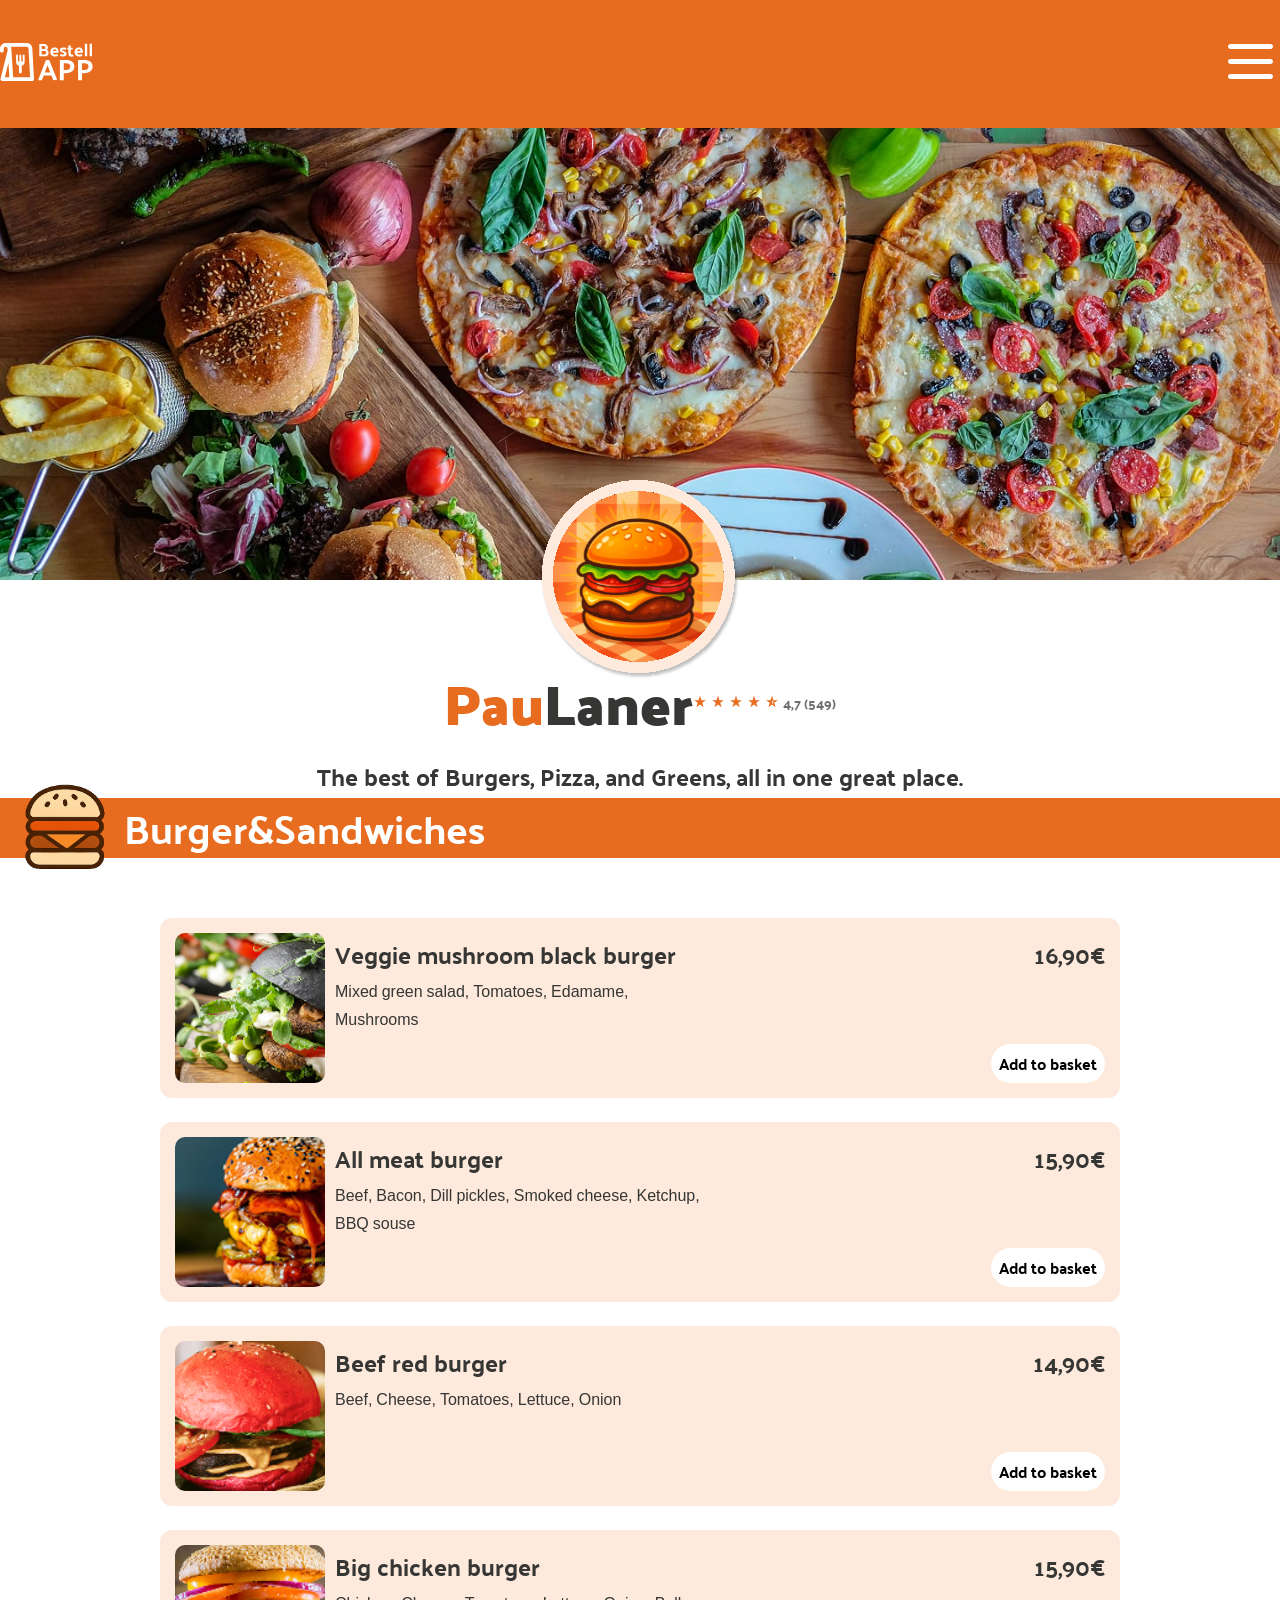
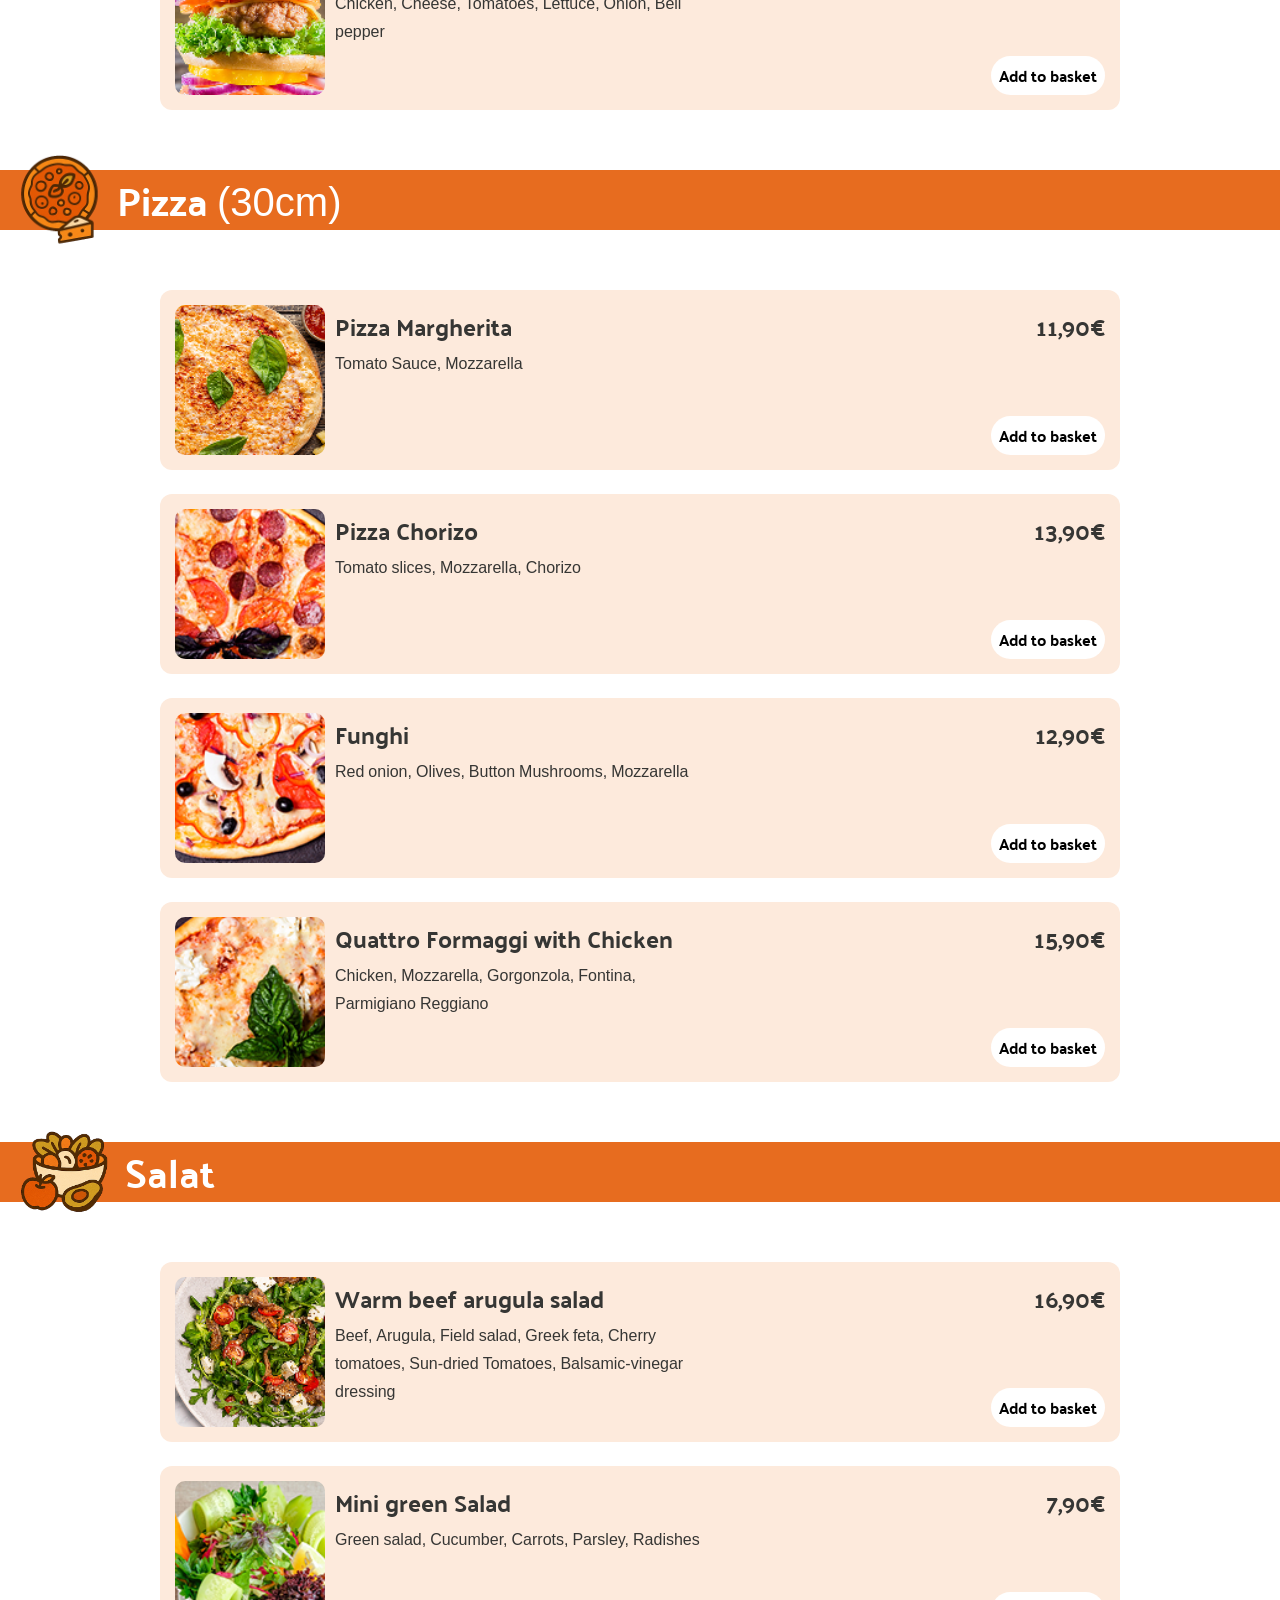
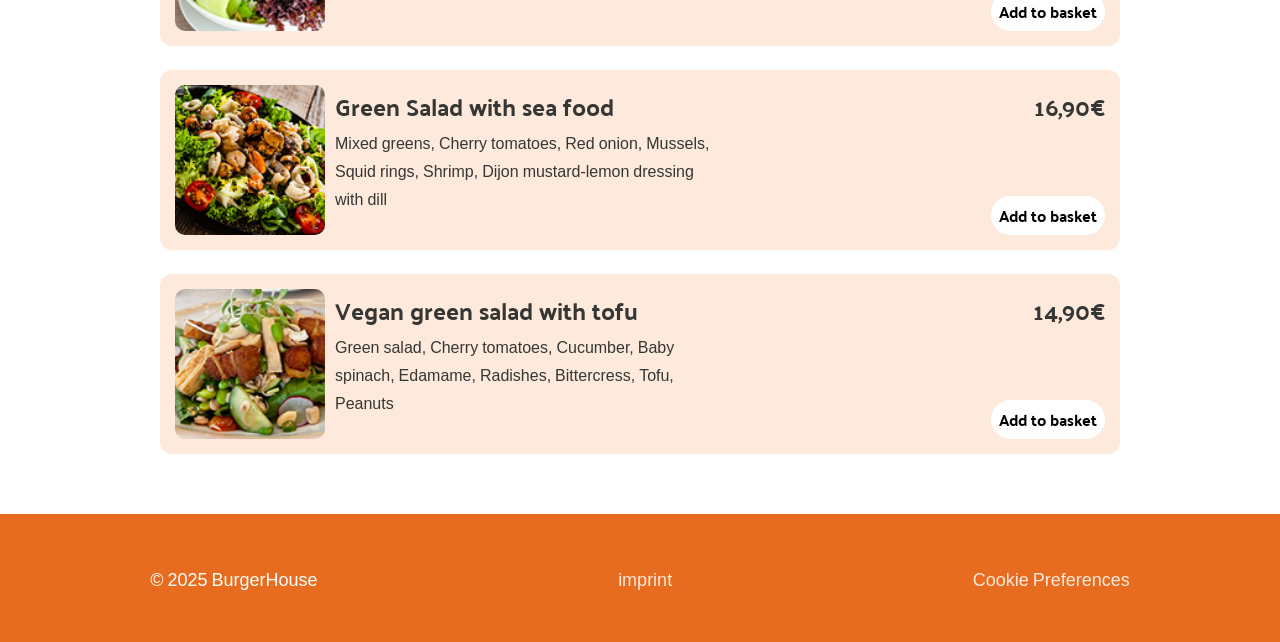
==== commit eb1aa16d: "aria label added and impressum" ====
--- a/index.html
+++ b/index.html
@@ -16,9 +16,6 @@
     <script src="./scripts/db.js" defer></script>
     <script src="./scripts/template.js" defer></script>
     <script src="script.js" defer></script>
-    <!-- <link rel="preload" href="./assets/fonts/palaquin.woff2" as="font" type="font/woff2" crossorigin>
-    <link rel="preload" href="./assets/fonts/palaquin_400.woff2" as="font" type="font/woff2" crossorigin>
-    <link rel="preload" href="./assets/fonts/palaquin_dark.woff2" as="font" type="font/woff2" crossorigin> -->
 </head>
 
 <body onload="init()">
@@ -28,7 +25,7 @@
                 <img src="./assets/img/main-logo.svg" alt="Logo">
             </div>
             <div>
-                <button class="hamburger-menu-btn"><img src="./assets/img/hamburger-menu.svg" alt="Menü"></button>
+                <button aria-label="Platzhalter" class="hamburger-menu-btn"><img src="./assets/img/hamburger-menu.svg" alt="Menü"></button>
             </div>
         </section>
     </header>
@@ -75,7 +72,6 @@
                         <div class="seperator-content content-wrapper">
                             <img src="./assets/img/pizza_seperator.svg" alt="Burger">
                             <h2>Pizza <span>(30cm)</span></h2>
-
                         </div>
                     </div>
                     <div class="food-list content-wrapper" id="pizza-list"></div>
@@ -120,7 +116,7 @@
                             <p class="bold">Gesamt:</p>
                             <p class="calculated-price bold" id="total"></p>
                         </div>
-                        <button onclick="placeOrder()" id="order" class="order-btn"></button>
+                        <button aria-label="Zahlungspflichtig bestellen" onclick="placeOrder()" id="order" class="order-btn"></button>
                     </div>
                 </div>
             </aside>
@@ -131,7 +127,7 @@
             <dialog id="dialog">
                 <div class="overlay">
                     <div class="x-btn-container">
-                        <button onclick="closeDialog()"><img src="./assets/icons/close.svg" alt="close dialog"></button>
+                        <button aria-label="schließen" onclick="closeDialog()"><img src="./assets/icons/close.svg" alt="close dialog"></button>
                     </div>
 
                     <section class="dialog-section">
@@ -150,7 +146,7 @@
     <footer class="page-footer">
         <section class="page-footer-content">
             <p>© 2025 BurgerHouse</p>
-            <a href="#">imprint</a>
+            <a href="./pages/impressum.html">imprint</a>
             <a href="#">Cookie Preferences</a>
 
         </section>
@@ -162,7 +158,7 @@
             <img src="./assets/icons/Profile.svg" alt="profile icon">
             <img src="./assets/icons/orders.svg" alt="orders-icon">
             <div class="icon-wrapper">
-                <button onclick="openMobileBasket()"><img src="./assets/icons/basket.svg" alt="basket-icon"></button>
+                <button aria-label="Warenkorb öffnen" onclick="openMobileBasket()"><img src="./assets/icons/basket.svg" alt="basket-icon"></button>
                 <span id="mobile-basket-count" class="count-cart">0</span>
             </div>
         </div>
--- a/style.css
+++ b/style.css
@@ -86,7 +86,6 @@
 
 .rate span {
     color: #726D6D;
-    font-weight: normal;
     font-size: 14px;
     font-family: 'Palanquin', sans-serif;
     font-weight: bold;
--- a/styles/responsive.css
+++ b/styles/responsive.css
@@ -14,25 +14,20 @@
 
 
 @media(max-width: 1024px) {
-
-    .header-content {
-        padding-right: 20px;
-        padding-left: 20px;
-    }
-
-    .content-wrapper {
-        margin: 0;
-    }
-
-    .dish-cart {
-        width: 100%;
-    }
 
     .header-content {
         padding-right: 24px;
         padding-left: 24px;
     }
 
+    .content-wrapper {
+        margin: 0;
+    }
+
+    .dish-cart {
+        width: 100%;
+    }
+
     .dish-headline {
         font-size: 22px;
     }
@@ -120,7 +115,7 @@
     }
 
     .nav-bar {
-        display: flex !important;
+        display: flex;
         align-items: center;
         position: sticky;
         bottom: 0;
@@ -265,17 +260,17 @@
         width: unset;
     }
 
-    .dish-price{
+    .dish-price {
         flex-direction: column-reverse;
         justify-content: center;
         align-items: center;
     }
 
-    .dish-price p{
-        text-align: center;
-    }
-
-    .mobile-add-btn-container{
+    .dish-price p {
+        text-align: center;
+    }
+
+    .mobile-add-btn-container {
         flex-direction: column-reverse;
     }
 
@@ -283,8 +278,8 @@
 
     .basket {
         top: 15%;
-        left: unset;
-        right: unset;
+        left: auto;
+        right: auto;
         height: 600px;
         width: 300px;
         border-radius: 16px;
@@ -306,19 +301,20 @@
     .basket-item-details h3 {
         font-size: 18px;
     }
-    .basket-controls{
+
+    .basket-controls {
         font-size: 16px;
     }
 
-    .control-btn{
+    .control-btn {
         font-size: 16px;
     }
 
-    .trash-icon{
+    .trash-icon {
         align-items: flex-end;
     }
 
-    .basket-text{
+    .basket-text {
         font-size: 18px;
     }
 
@@ -326,5 +322,4 @@
         font-size: 26px;
     }
 
-}
-
+}
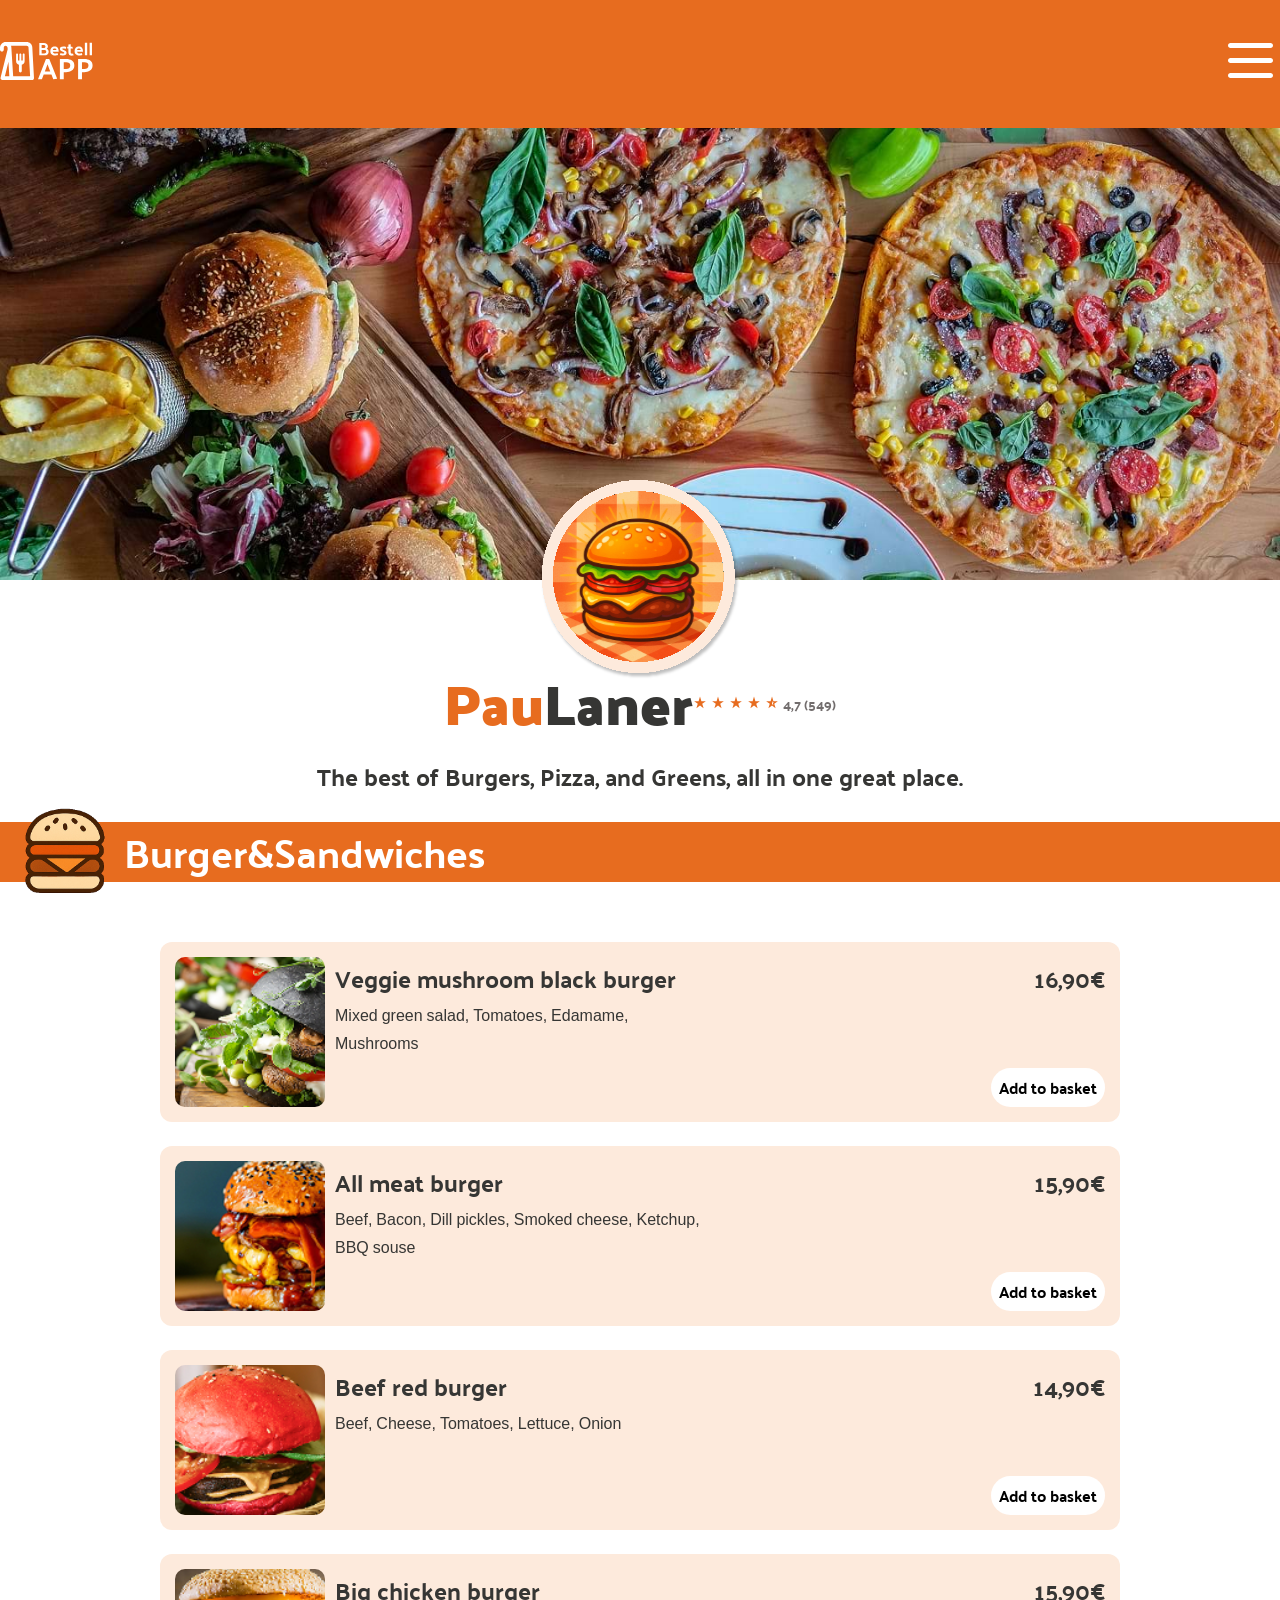
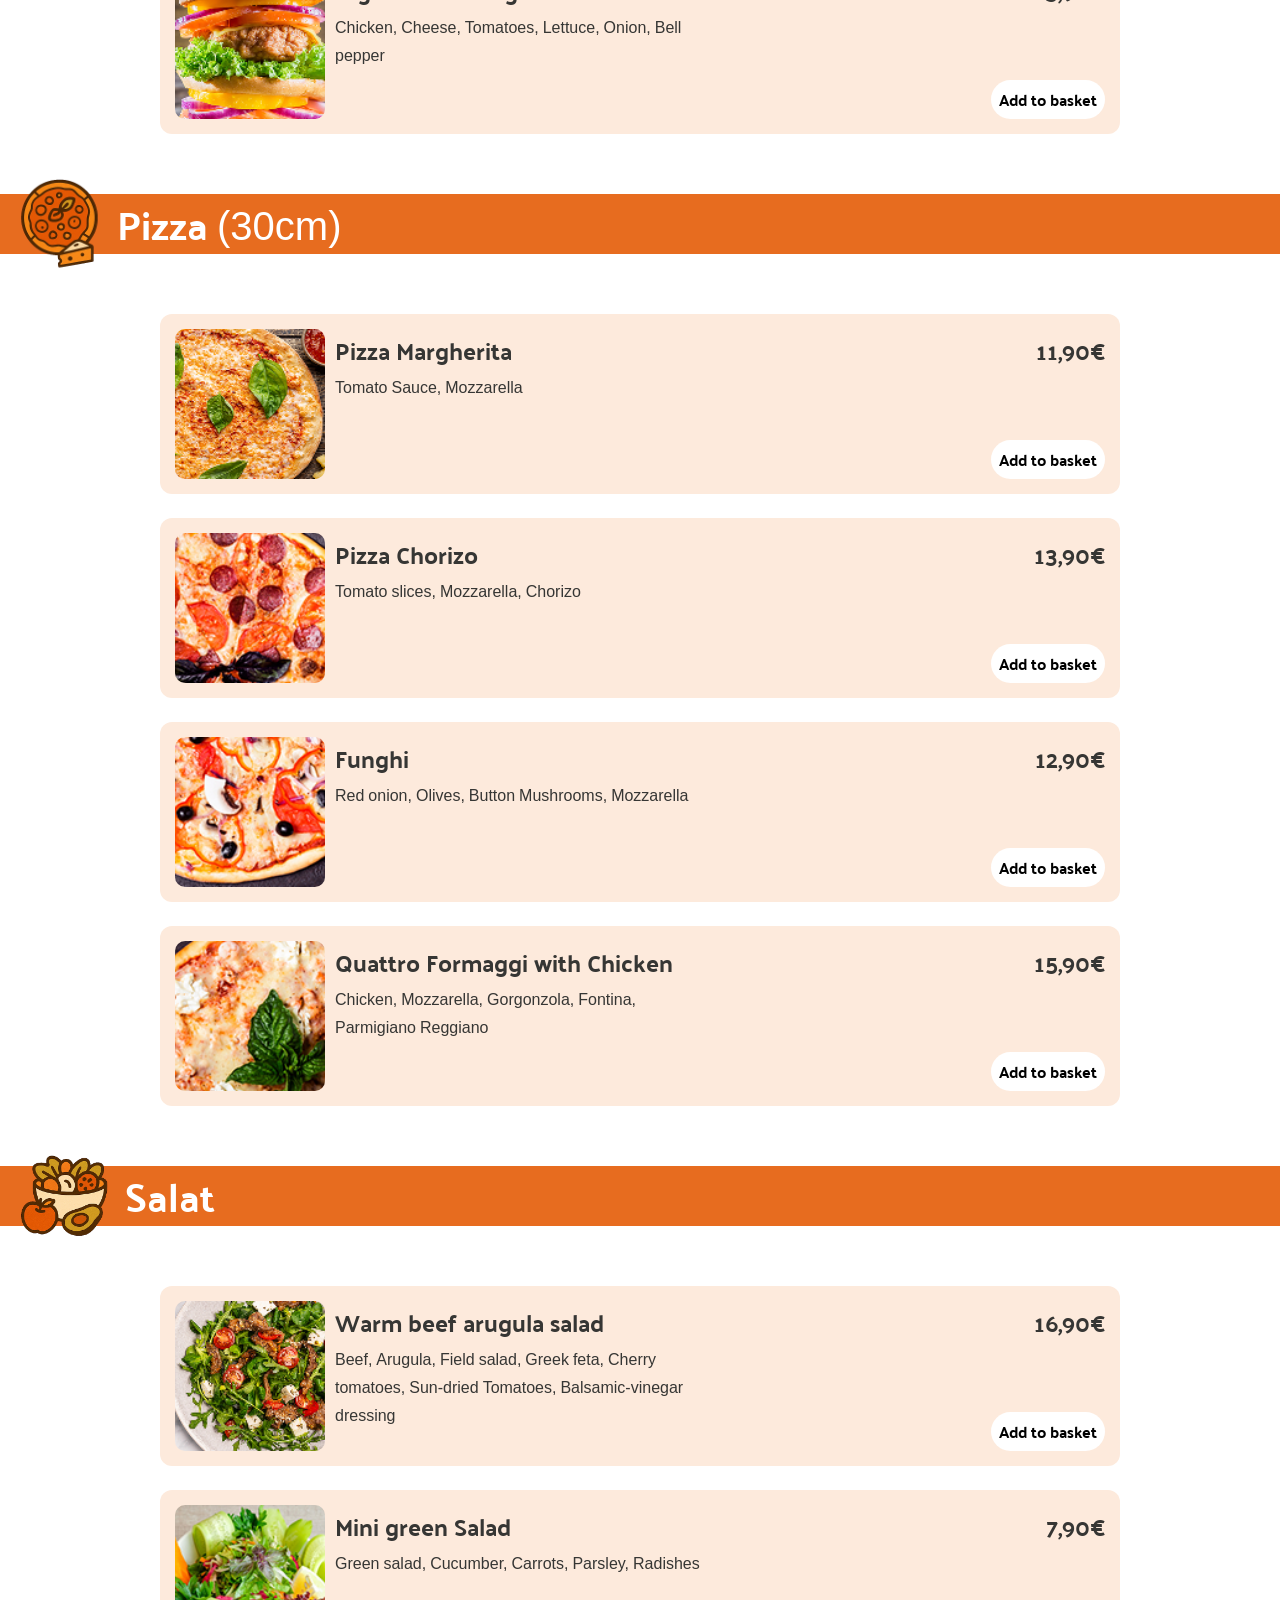
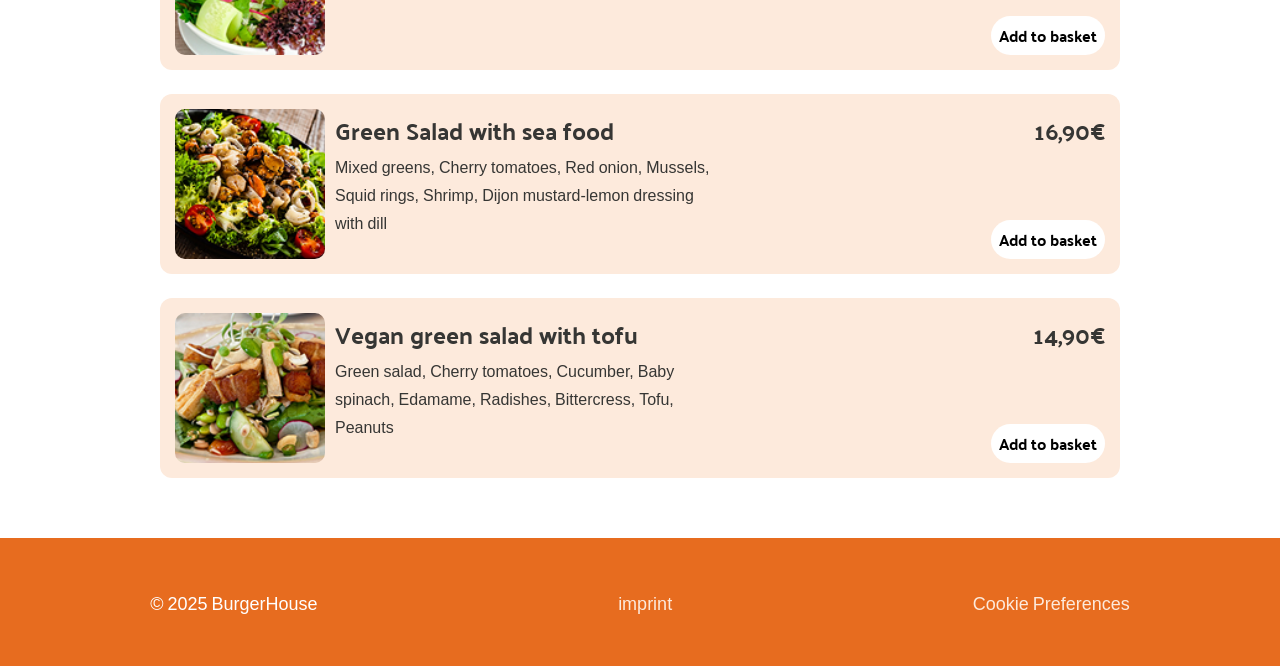
==== commit c102799a: "repair count-cart, update changeAmount with updateMonileBasketCount in script.js" ====
--- a/index.html
+++ b/index.html
@@ -3,20 +3,27 @@
 
 <head>
     <meta charset="UTF-8">
+    <meta name="description" content="An App for ordering Pizza, Burger and Salat.">
     <meta name="viewport" content="width=device-width, initial-scale=1.0">
     <title>Bestell-App</title>
+    <link rel="canonical" href="index.html">
     <link rel="icon" href="./assets/icons/fav-icon.svg" type="image/x-icon" />
     <link rel="stylesheet" href="style.css">
-    <link rel="stylesheet" href="./styles/standart.css">
+    <link rel="stylesheet" href="./styles/standard.css">
     <link rel="stylesheet" href="./styles/assets.css">
     <link rel="stylesheet" href="./styles/fonts.css">
-    <link rel="stylesheet" href="./styles/basket.css">
-    <link rel="stylesheet" href="./styles/dialog.css">
-    <link rel="stylesheet" href="./styles/responsive.css">
+    <link rel="stylesheet" href="/styles/basket.css" media="print" onload="this.media='all'">
+    <link rel="stylesheet" href="./styles/dialog.css" media="print" onload="this.media='all'">
+    <link rel="stylesheet" href="./styles/responsive.css" media="print" onload="this.media='all'">
     <script src="./scripts/db.js" defer></script>
     <script src="./scripts/template.js" defer></script>
     <script src="script.js" defer></script>
 </head>
+<noscript>
+    <link rel="stylesheet" href="/styles/basket.css">
+    <link rel="stylesheet" href="./styles/dialog.css">
+    <link rel="stylesheet" href="./styles/responsive.css">
+</noscript>
 
 <body onload="init()">
     <header class="page-header">
@@ -25,7 +32,8 @@
                 <img src="./assets/img/main-logo.svg" alt="Logo">
             </div>
             <div>
-                <button aria-label="Platzhalter" class="hamburger-menu-btn"><img src="./assets/img/hamburger-menu.svg" alt="Menü"></button>
+                <button aria-label="Platzhalter" class="hamburger-menu-btn"><img src="./assets/img/hamburger-menu.svg"
+                        alt="Menü"></button>
             </div>
         </section>
     </header>
@@ -116,7 +124,8 @@
                             <p class="bold">Gesamt:</p>
                             <p class="calculated-price bold" id="total"></p>
                         </div>
-                        <button aria-label="Zahlungspflichtig bestellen" onclick="placeOrder()" id="order" class="order-btn"></button>
+                        <button aria-label="Zahlungspflichtig bestellen" onclick="placeOrder()" id="order"
+                            class="order-btn">Jetzt bestellen</button>
                     </div>
                 </div>
             </aside>
@@ -127,7 +136,8 @@
             <dialog id="dialog">
                 <div class="overlay">
                     <div class="x-btn-container">
-                        <button aria-label="schließen" onclick="closeDialog()"><img src="./assets/icons/close.svg" alt="close dialog"></button>
+                        <button aria-label="schließen" onclick="closeDialog()"><img src="./assets/icons/close.svg"
+                                alt="close dialog"></button>
                     </div>
 
                     <section class="dialog-section">
@@ -158,7 +168,8 @@
             <img src="./assets/icons/Profile.svg" alt="profile icon">
             <img src="./assets/icons/orders.svg" alt="orders-icon">
             <div class="icon-wrapper">
-                <button aria-label="Warenkorb öffnen" onclick="openMobileBasket()"><img src="./assets/icons/basket.svg" alt="basket-icon"></button>
+                <button aria-label="Warenkorb öffnen" onclick="openMobileBasket()"><img src="./assets/icons/basket.svg"
+                        alt="basket-icon"></button>
                 <span id="mobile-basket-count" class="count-cart">0</span>
             </div>
         </div>
--- a/style.css
+++ b/style.css
@@ -4,6 +4,7 @@
 
 body {
     overflow-x: hidden;
+    font-family: 'Palanquin', sans-serif;
 }
 
 /* padding: 0px max(calc(50% - 720px), 20px); */
@@ -26,10 +27,6 @@
     height: 128px;
 }
 
-.hero-section {
-    width: 100%;
-}
-
 .hero-image-content {
     display: flex;
     flex-direction: column;
@@ -43,9 +40,7 @@
 .hero-img {
     width: 100%;
     height: auto;
-    object-fit: cover;
     display: block;
-    position: relative;
 }
 
 .burger-img {
@@ -87,7 +82,6 @@
 .rate span {
     color: #726D6D;
     font-size: 14px;
-    font-family: 'Palanquin', sans-serif;
     font-weight: bold;
 }
 
@@ -97,24 +91,22 @@
 
 .headline-description {
     text-align: center;
-    font-family: 'Palanquin', sans-serif;
     font-weight: 700;
     color: #363634;
     font-size: 24px;
+    margin-bottom: 24px;
 }
 
 .splitt_view_container {
     display: flex;
     justify-content: space-between;
     align-items: flex-start;
-    flex-direction: row;
     position: relative;
     z-index: 1;
     width: 100%;
 }
 
 .product-list {
-    font-family: 'Palanquin', sans-serif;
     font-weight: 400;
     display: flex;
     flex-direction: column;
@@ -136,7 +128,6 @@
 
 .category-banner {
     height: 60px;
-    width: 100%;
     display: flex;
     align-items: center;
     position: relative;
@@ -213,7 +204,6 @@
 }
 
 .dish-description {
-    font-family: 'Palanquin', sans-serif;
     font-size: 16px;
     font-weight: 400;
 }
@@ -240,7 +230,6 @@
     align-items: center;
     justify-content: space-around;
     height: 128px;
-    font-family: 'Palanquin', sans-serif;
     font-weight: 400;
     font-size: 18px;
     color: white;
--- a/styles/standard.css
+++ b/styles/standard.css
@@ -0,0 +1,23 @@
+* {
+    margin: 0;
+    box-sizing: border-box;
+    padding: 0;
+    margin-block-start: 0;
+    margin-block-end: 0;
+    scroll-behavior: smooth;
+}
+
+a {
+    text-decoration: none;
+}
+
+button {
+    cursor: pointer;
+    background: none;
+    margin: 0;
+    padding: 0;
+}
+
+span {
+    text-transform: none;
+}
--- a/styles/responsive.css
+++ b/styles/responsive.css
@@ -143,14 +143,19 @@
         margin-top: 4px;
         color: #FDEADC;
         font-weight: bold;
+        display: flex;
+
     }
 
     .count-cart {
         background-color: #e76c1f;
         height: 16px;
-        min-width: 16px;
+        width: 16px;
         border-radius: 50%;
-        padding: 3px;
+        padding: 8px;
+        display: flex;
+        align-items: center;
+        justify-content: center
     }
 
     /* basket */
--- a/styles/responsive.css
+++ b/styles/responsive.css
@@ -143,14 +143,19 @@
         margin-top: 4px;
         color: #FDEADC;
         font-weight: bold;
+        display: flex;
+
     }
 
     .count-cart {
         background-color: #e76c1f;
         height: 16px;
-        min-width: 16px;
+        width: 16px;
         border-radius: 50%;
-        padding: 3px;
+        padding: 8px;
+        display: flex;
+        align-items: center;
+        justify-content: center
     }
 
     /* basket */
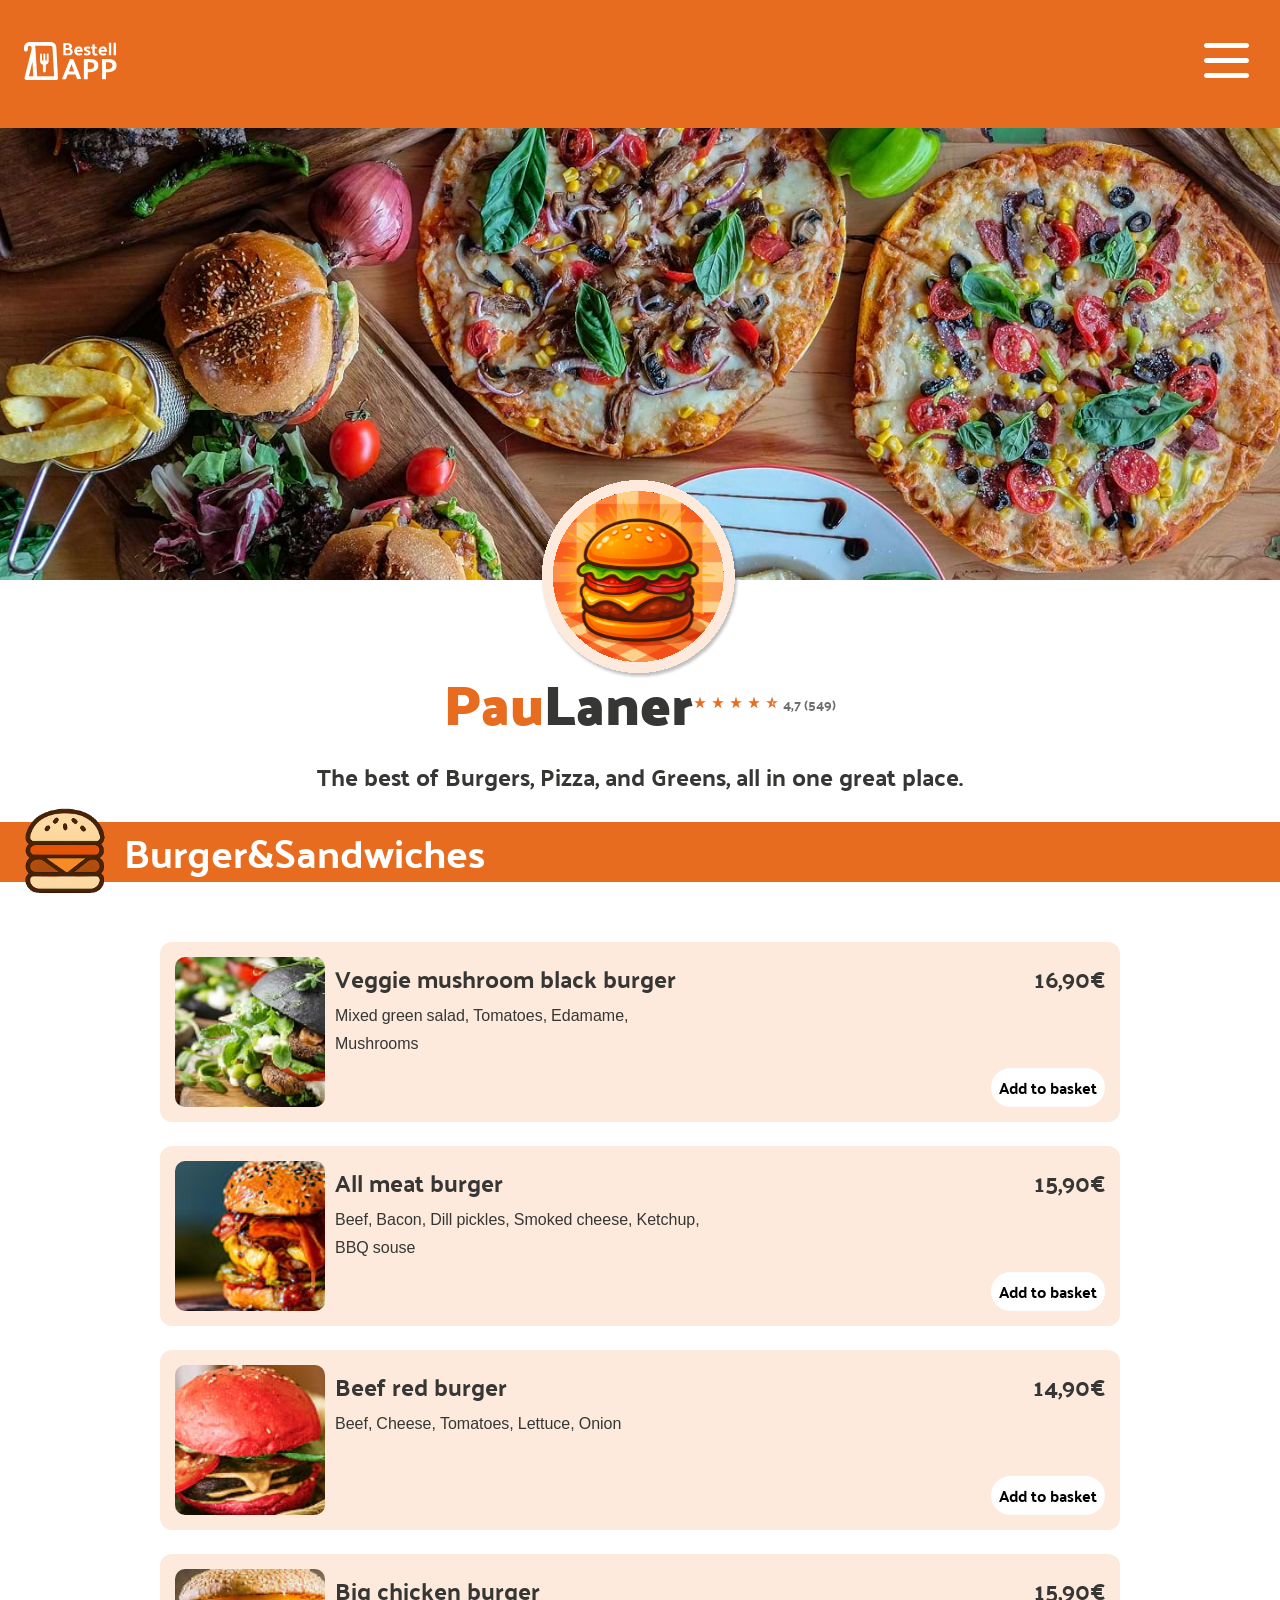
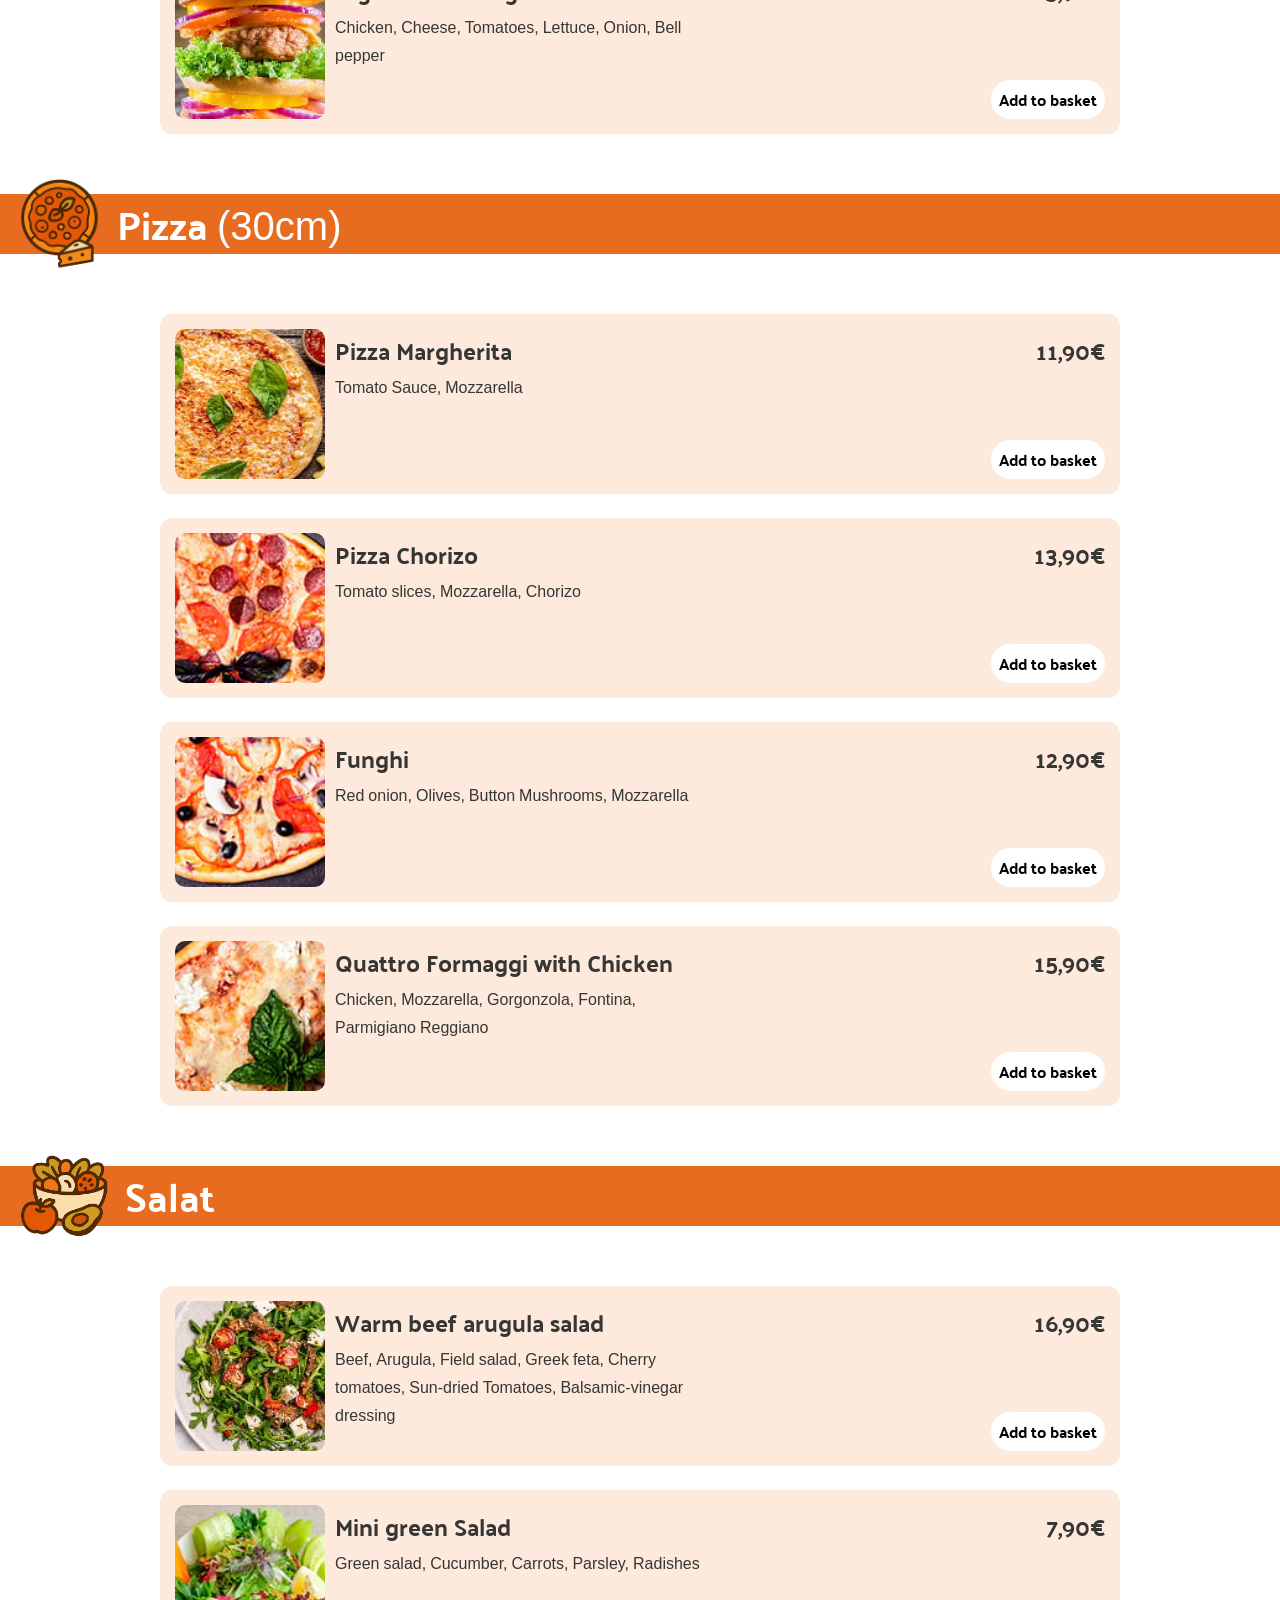
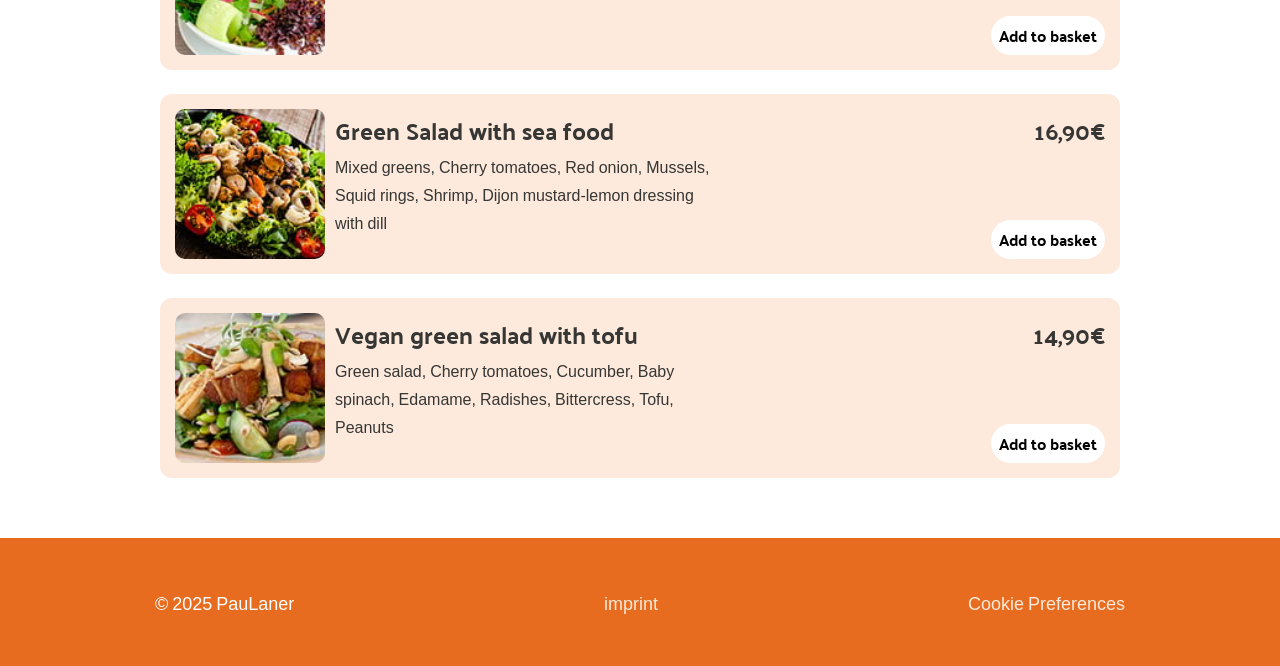
==== commit 76620af3: "add cookie preferences" ====
--- a/index.html
+++ b/index.html
@@ -12,7 +12,7 @@
     <link rel="stylesheet" href="./styles/standard.css">
     <link rel="stylesheet" href="./styles/assets.css">
     <link rel="stylesheet" href="./styles/fonts.css">
-    <link rel="stylesheet" href="/styles/basket.css" media="print" onload="this.media='all'">
+    <link rel="stylesheet" href="./styles/basket.css" media="print" onload="this.media='all'">
     <link rel="stylesheet" href="./styles/dialog.css" media="print" onload="this.media='all'">
     <link rel="stylesheet" href="./styles/responsive.css" media="print" onload="this.media='all'">
     <script src="./scripts/db.js" defer></script>
@@ -32,8 +32,7 @@
                 <img src="./assets/img/main-logo.svg" alt="Logo">
             </div>
             <div>
-                <button aria-label="Platzhalter" class="hamburger-menu-btn"><img src="./assets/img/hamburger-menu.svg"
-                        alt="Menü"></button>
+                <button aria-label="Platzhalter" class="hamburger-menu-btn"><img src="./assets/img/hamburger-menu.svg" alt="Menü"></button>
             </div>
         </section>
     </header>
@@ -58,7 +57,7 @@
                     <span>4,7 (549)</span>
                 </span>
             </div>
-            <h3 class="headline-description">The best of Burgers, Pizza, and Greens, all in one great place.</h3>
+            <h2 class="headline-description">The best of Burgers, Pizza, and Greens, all in one great place.</h2>
         </section>
 
         <section class="splitt_view_container">
@@ -155,9 +154,9 @@
 
     <footer class="page-footer">
         <section class="page-footer-content">
-            <p>© 2025 BurgerHouse</p>
+            <p>© 2025 PauLaner</p>
             <a href="./pages/impressum.html">imprint</a>
-            <a href="#">Cookie Preferences</a>
+            <a href="./pages/cookie.html">Cookie Preferences</a>
 
         </section>
     </footer>
@@ -179,4 +178,6 @@
 
 </html>
 
-<!-- amount = Menge -->+<!-- amount = Menge -->
+ <!-- problem mit dem weiter klicken im Basket -->
+<!-- basket war teilweise zu groß -->
--- a/style.css
+++ b/style.css
@@ -25,6 +25,7 @@
     align-items: center;
     justify-content: space-between;
     height: 128px;
+    padding: 0 24px;
 }
 
 .hero-image-content {
@@ -34,7 +35,6 @@
     justify-content: flex-end;
     height: auto;
     position: relative;
-    /* Dies ist der neue Ankerpunkt für .burger-img */
 }
 
 .hero-img {
@@ -45,18 +45,12 @@
 
 .burger-img {
     position: absolute;
-    /* Höhe und Breite sind gut */
     height: 200px;
     width: 200px;
     object-fit: cover;
     z-index: 10;
-    /* Optional: Um sicherzugehen, dass es über dem Hero-Bild liegt */
-
-    /* POSITIONIERUNG: */
     left: 50%;
-    /* Positioniert die linke Kante des Logos in der Mitte des Containers */
     transform: translateX(-50%);
-    /* Verschiebt das Logo um 50% seiner eigenen Breite nach links, um es perfekt zu zentrieren */
     bottom: -100px;
 }
 
--- a/styles/responsive.css
+++ b/styles/responsive.css
@@ -144,7 +144,6 @@
         color: #FDEADC;
         font-weight: bold;
         display: flex;
-
     }
 
     .count-cart {
@@ -158,8 +157,6 @@
         justify-content: center
     }
 
-    /* basket */
-
     .basket {
         position: fixed;
         justify-content: center;
@@ -278,8 +275,6 @@
     .mobile-add-btn-container {
         flex-direction: column-reverse;
     }
-
-    /* basket */
 
     .basket {
         top: 15%;
--- a/styles/responsive.css
+++ b/styles/responsive.css
@@ -144,7 +144,6 @@
         color: #FDEADC;
         font-weight: bold;
         display: flex;
-
     }
 
     .count-cart {
@@ -158,8 +157,6 @@
         justify-content: center
     }
 
-    /* basket */
-
     .basket {
         position: fixed;
         justify-content: center;
@@ -278,8 +275,6 @@
     .mobile-add-btn-container {
         flex-direction: column-reverse;
     }
-
-    /* basket */
 
     .basket {
         top: 15%;
